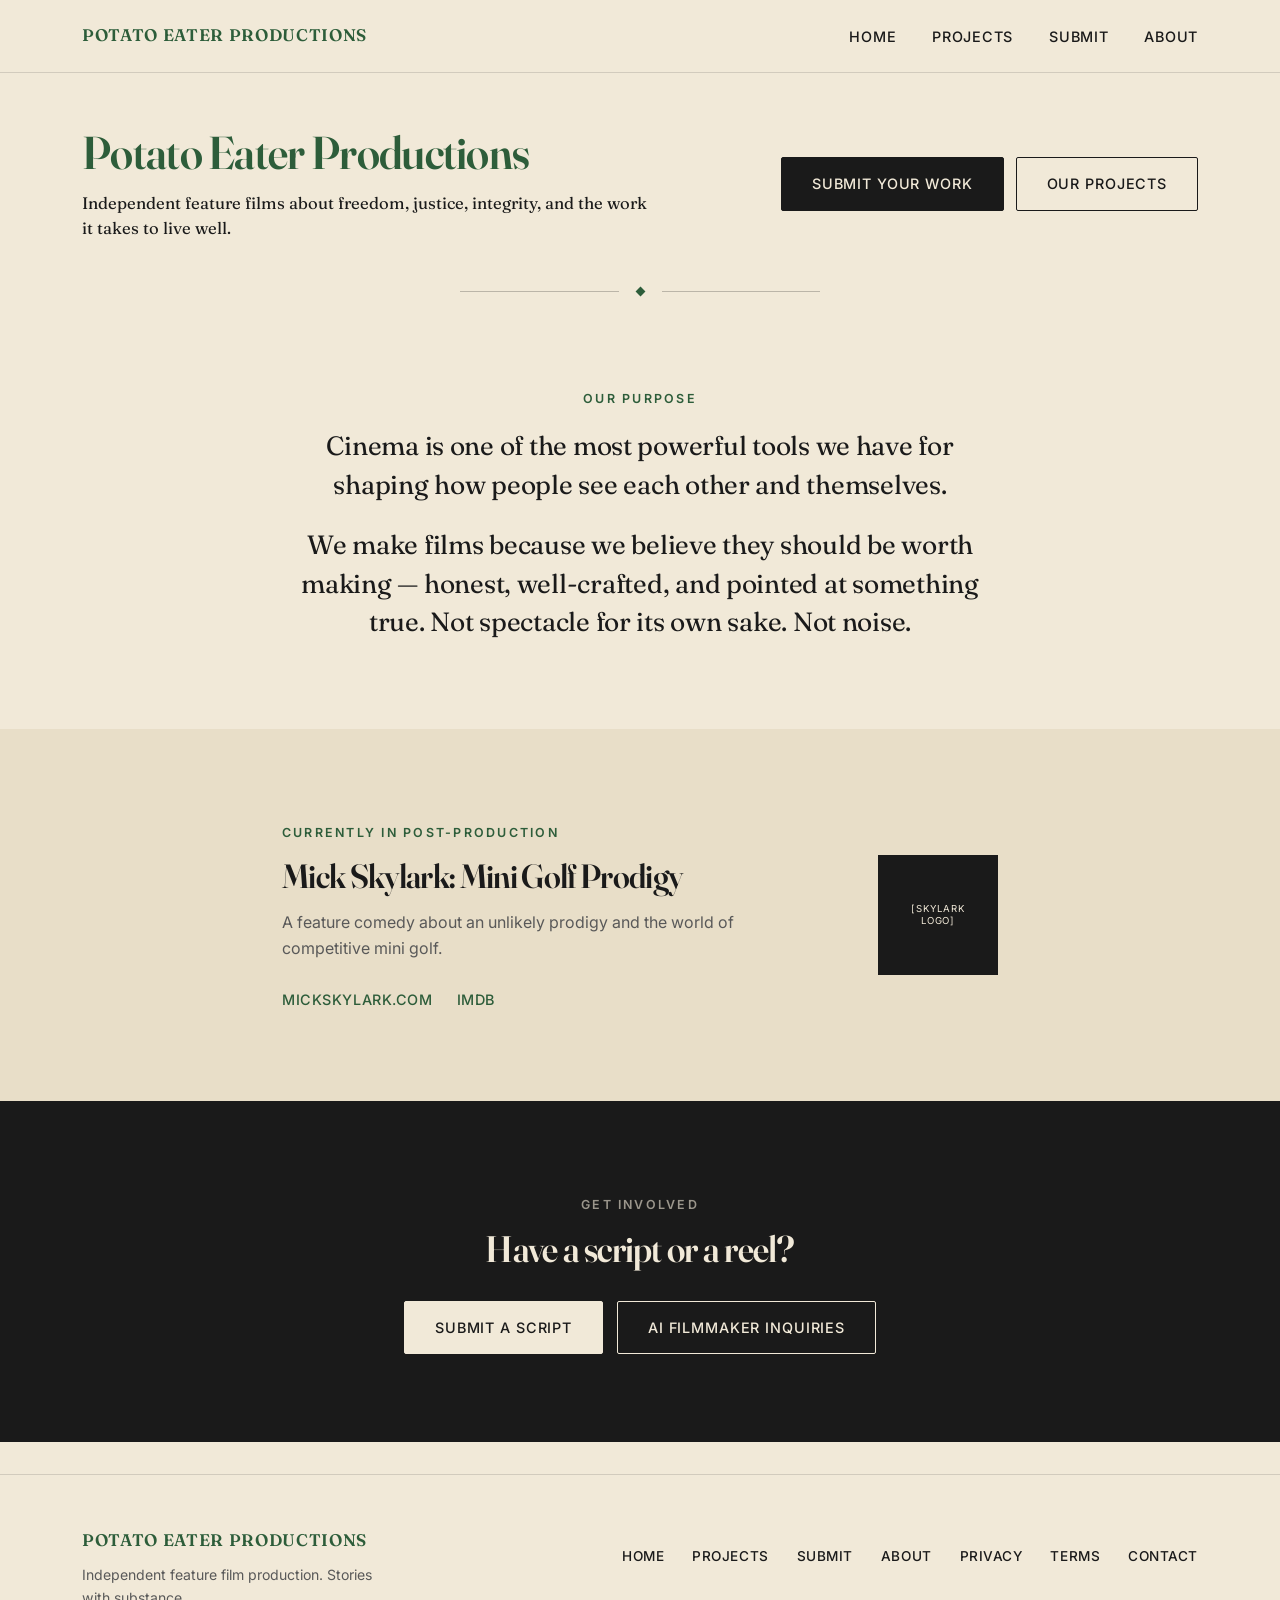
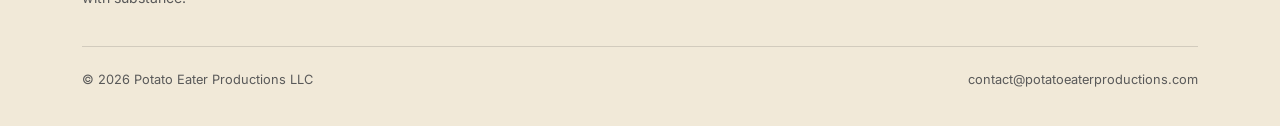
==== index.html @ d01b44b3 "Update index.html" ====
<!DOCTYPE html>
<html lang="en">
<head>
  <meta charset="UTF-8">
  <meta name="viewport" content="width=device-width, initial-scale=1.0">
  <title>Preview &mdash; Potato Eater Productions</title>
  <link rel="preconnect" href="https://fonts.googleapis.com">
  <link rel="preconnect" href="https://fonts.gstatic.com" crossorigin>
  <link href="https://fonts.googleapis.com/css2?family=Fraunces:opsz,wght@9..144,400;9..144,500;9..144,600;9..144,700&family=Inter:wght@400;500;600;700&display=swap" rel="stylesheet">
  <style>
/* ==========================================================================
   Potato Eater Productions — styles.css
   Fraunces (serif headings) + Inter (sans body) | Cream + Forest Green
   ========================================================================== */

:root {
  --bg: #f1e9d8;
  --bg-alt: #e8dec8;
  --bg-card: #fbf6e9;
  --bg-dark: #1a1a1a;
  --text: #1a1a1a;
  --text-muted: #595959;
  --text-light: #8a8a8a;
  --text-invert: #f1e9d8;
  --accent: #2d5d3a;
  --accent-hover: #1f4429;
  --accent-soft: rgba(45, 93, 58, 0.08);
  --border: rgba(26, 26, 26, 0.14);
  --border-strong: rgba(26, 26, 26, 0.25);
  --max-width: 1180px;
  --max-content: 780px;
  --header-height: 76px;
}

* { box-sizing: border-box; margin: 0; padding: 0; }
html { scroll-behavior: smooth; }

body {
  font-family: 'Inter', -apple-system, BlinkMacSystemFont, sans-serif;
  background-color: var(--bg);
  color: var(--text);
  line-height: 1.65;
  font-size: 17px;
  -webkit-font-smoothing: antialiased;
  -moz-osx-font-smoothing: grayscale;
  min-height: 100vh;
}

/* ==== TYPOGRAPHY ==== */
h1, h2, h3, h4 {
  font-family: 'Fraunces', Georgia, serif;
  font-weight: 600;
  line-height: 1.05;
  letter-spacing: -0.025em;
  color: var(--text);
  font-variation-settings: "opsz" 144;
}

h1 { font-size: clamp(2.5rem, 5vw, 4rem); }
h2 { font-size: clamp(1.7rem, 3vw, 2.3rem); letter-spacing: -0.02em; margin-bottom: 1.25rem; }
h3 { font-size: 1.3rem; margin-bottom: 0.5rem; letter-spacing: -0.015em; }

p { margin-bottom: 1rem; }
p:last-child { margin-bottom: 0; }

a {
  color: var(--accent);
  text-decoration: none;
  transition: color 0.15s ease;
}
a:hover { color: var(--accent-hover); text-decoration: underline; }

/* ==== LAYOUT WRAPPERS ==== */
.container {
  max-width: var(--max-width);
  margin: 0 auto;
  padding: 0 32px;
}

.content {
  max-width: var(--max-content);
  margin: 0 auto;
  padding: 0 32px;
}

/* ==== HEADER / NAV (sticky) ==== */
header {
  position: sticky;
  top: 0;
  z-index: 100;
  padding: 22px 0;
  border-bottom: 1px solid var(--border);
  background: var(--bg);
}

.nav {
  display: flex;
  justify-content: space-between;
  align-items: center;
  gap: 24px;
  flex-wrap: wrap;
}

.logo {
  font-family: 'Fraunces', Georgia, serif;
  font-size: 1.05rem;
  font-weight: 600;
  color: var(--accent);
  letter-spacing: 0.04em;
  text-transform: uppercase;
}
.logo:hover { color: var(--accent-hover); text-decoration: none; }

.nav-links {
  display: flex;
  gap: 36px;
  list-style: none;
}

.nav-links a {
  color: var(--text);
  font-size: 0.9rem;
  font-weight: 500;
  letter-spacing: 0.05em;
  text-transform: uppercase;
  position: relative;
  padding-bottom: 2px;
}
.nav-links a:hover { color: var(--accent); text-decoration: none; }
.nav-links a::after {
  content: '';
  position: absolute;
  left: 0;
  bottom: -2px;
  width: 0;
  height: 1px;
  background: var(--accent);
  transition: width 0.2s ease;
}
.nav-links a:hover::after { width: 100%; }

/* ==== MAIN / SECTIONS ==== */
main { padding: 0; }

.section { padding: 88px 0; }
.section-tight { padding: 56px 0; }
.section-alt { background: var(--bg-alt); }
.section-dark {
  background: var(--bg-dark);
  color: var(--text-invert);
}
.section-dark h1,
.section-dark h2,
.section-dark h3 { color: var(--text-invert); }
.section-dark a { color: var(--text-invert); }
.section-dark a:hover { color: var(--text-invert); opacity: 0.8; }

/* ==== EYEBROW ==== */
.eyebrow {
  font-family: 'Inter', sans-serif;
  font-size: 0.78rem;
  font-weight: 600;
  letter-spacing: 0.18em;
  text-transform: uppercase;
  color: var(--accent);
  margin-bottom: 18px;
  display: inline-block;
}
.section-dark .eyebrow { color: var(--bg); opacity: 0.6; }

/* ==== HERO (HOMEPAGE) — horizontal masthead ==== */
.hero-home {
  padding: 56px 0 48px;
}

.hero-masthead {
  display: flex;
  align-items: center;
  justify-content: space-between;
  gap: 48px;
  flex-wrap: wrap;
}

.hero-brand {
  flex: 1;
  min-width: 300px;
}

.hero-wordmark {
  display: block;
  font-family: 'Fraunces', Georgia, serif;
  font-size: clamp(2rem, 3.6vw, 2.9rem);
  font-weight: 600;
  color: var(--accent);
  letter-spacing: -0.015em;
  line-height: 1.05;
  margin: 0 0 14px;
}

.hero-statement {
  font-family: 'Fraunces', Georgia, serif;
  font-size: clamp(1rem, 1.3vw, 1.18rem);
  line-height: 1.45;
  color: var(--text);
  margin: 0;
  max-width: 52ch;
  font-weight: 400;
}

.hero-masthead .btn-group {
  flex-shrink: 0;
  justify-content: flex-end;
  gap: 12px;
}

/* ==== PAGE HEADER (non-home pages) ==== */
.page-header {
  padding: 80px 0 48px;
  text-align: center;
}
.page-header h1 {
  margin-bottom: 22px;
}
.page-header .tagline {
  color: var(--text-muted);
  font-size: 1.12rem;
  max-width: 580px;
  margin: 0 auto;
  line-height: 1.6;
}

/* ==== DIVIDER ==== */
.divider {
  display: flex;
  align-items: center;
  justify-content: center;
  gap: 18px;
  padding: 0;
  margin: 0 auto;
  max-width: 360px;
}
.divider::before,
.divider::after {
  content: '';
  flex: 1;
  height: 1px;
  background: var(--border-strong);
}
.divider-mark {
  width: 7px;
  height: 7px;
  background: var(--accent);
  transform: rotate(45deg);
  flex-shrink: 0;
}

/* ==== BUTTONS ==== */
.btn {
  display: inline-block;
  padding: 14px 30px;
  background: var(--text);
  color: var(--bg);
  border-radius: 2px;
  font-weight: 500;
  font-size: 0.9rem;
  letter-spacing: 0.06em;
  text-transform: uppercase;
  border: 1px solid var(--text);
  cursor: pointer;
  transition: all 0.2s ease;
  text-align: center;
}
.btn:hover {
  background: var(--accent);
  border-color: var(--accent);
  color: var(--bg);
  text-decoration: none;
}

.btn-secondary {
  background: transparent;
  color: var(--text);
}
.btn-secondary:hover {
  background: var(--text);
  color: var(--bg);
  border-color: var(--text);
}

.btn-group {
  display: flex;
  gap: 14px;
  justify-content: center;
  flex-wrap: wrap;
}

/* ==== MANIFESTO ==== */
.manifesto {
  max-width: 720px;
  margin: 0 auto;
  text-align: center;
}
.manifesto p {
  font-family: 'Fraunces', Georgia, serif;
  font-size: clamp(1.35rem, 2.2vw, 1.65rem);
  line-height: 1.45;
  color: var(--text);
  letter-spacing: -0.01em;
  font-weight: 400;
}
.manifesto p + p { margin-top: 1.4rem; }

/* ==== PATH GRID (Submit landing) ==== */
.path-grid {
  display: grid;
  grid-template-columns: 1fr 1fr;
  gap: 26px;
  margin: 16px 0 0;
}

.path-card {
  background: var(--bg-card);
  border: 1px solid var(--border);
  border-radius: 4px;
  padding: 40px 36px;
  display: flex;
  flex-direction: column;
  transition: transform 0.2s ease, box-shadow 0.2s ease, border-color 0.2s ease;
}
.path-card:hover {
  transform: translateY(-3px);
  box-shadow: 0 14px 36px rgba(0,0,0,0.08);
  border-color: var(--accent);
}
.path-card h2 { margin-bottom: 12px; font-size: 1.55rem; }
.path-card p {
  color: var(--text-muted);
  flex-grow: 1;
  margin-bottom: 26px;
  font-size: 0.98rem;
}

/* ==== PROJECTS — text left, small badge right (at every width) ==== */
.project-card {
  display: grid;
  grid-template-columns: 1fr 120px;
  gap: 40px;
  align-items: center;
  text-align: left;
  max-width: 760px;
  margin: 0 auto;
}

.project-info .eyebrow { margin-bottom: 14px; }

.project-meta {
  font-family: 'Inter', sans-serif;
  color: var(--text-muted);
  font-size: 0.78rem;
  text-transform: uppercase;
  letter-spacing: 0.16em;
  margin-bottom: 12px;
  font-weight: 600;
}

.project-title {
  font-family: 'Fraunces', Georgia, serif;
  font-size: clamp(1.7rem, 2.8vw, 2.1rem);
  margin-bottom: 14px;
  letter-spacing: -0.02em;
  line-height: 1.1;
}

.project-description {
  color: var(--text-muted);
  font-size: 1rem;
  margin-bottom: 24px;
  max-width: 48ch;
}

.project-badge {
  width: 120px;
}
.project-badge img {
  width: 100%;
  height: auto;
  display: block;
}

.project-links {
  list-style: none;
  padding: 0;
  margin: 0;
  display: flex;
  flex-wrap: wrap;
  gap: 24px;
  justify-content: flex-start;
}

.project-links a {
  font-weight: 500;
  font-size: 0.9rem;
  letter-spacing: 0.04em;
  text-transform: uppercase;
  color: var(--accent);
  border-bottom: 1px solid transparent;
  padding-bottom: 2px;
  transition: border-color 0.2s ease;
}
.project-links a:hover {
  border-bottom-color: var(--accent);
  text-decoration: none;
}

/* ==== GUIDELINES LIST ==== */
.guidelines {
  list-style: none;
  margin: 22px 0 30px;
}
.guidelines li {
  padding: 16px 0 16px 32px;
  position: relative;
  border-bottom: 1px solid var(--border);
  font-size: 1rem;
}
.guidelines li:before {
  content: "→";
  position: absolute;
  left: 0;
  top: 16px;
  color: var(--accent);
  font-weight: 600;
}
.guidelines li:last-child { border-bottom: none; }
.guidelines.exclusions li:before { content: "×"; color: #b04040; }

/* ==== NOTICE BLOCK ==== */
.notice {
  background: var(--accent-soft);
  border-left: 3px solid var(--accent);
  padding: 22px 26px;
  margin: 28px 0;
  border-radius: 0 2px 2px 0;
  font-size: 0.97rem;
}
.notice p { margin-bottom: 8px; }
.notice p:last-child { margin-bottom: 0; }
.notice strong { color: var(--text); }

/* ==== EMAIL BOX ==== */
.email-box {
  background: var(--bg-dark);
  color: var(--text-invert);
  padding: 38px 36px;
  border-radius: 4px;
  text-align: center;
  margin: 34px 0;
}
.email-box-label {
  color: var(--text-invert);
  opacity: 0.55;
  font-size: 0.78rem;
  text-transform: uppercase;
  letter-spacing: 0.18em;
  margin-bottom: 14px;
  font-weight: 600;
}
.email-box .email {
  font-family: 'Fraunces', Georgia, serif;
  font-size: clamp(1.2rem, 2.3vw, 1.55rem);
  display: block;
  word-break: break-all;
  color: var(--text-invert);
  letter-spacing: -0.01em;
}
.email-box a { color: var(--text-invert); }
.email-box a:hover { color: var(--text-invert); text-decoration: underline; }

/* ==== FORMAT BLOCK ==== */
.format-block {
  background: var(--bg-card);
  border: 1px solid var(--border);
  border-radius: 4px;
  padding: 26px 30px;
  margin: 22px 0;
  font-family: 'Inter', sans-serif;
  font-size: 0.95rem;
}
.format-block h4 {
  font-family: 'Inter', sans-serif;
  font-size: 0.78rem;
  text-transform: uppercase;
  letter-spacing: 0.18em;
  color: var(--accent);
  margin-bottom: 14px;
  font-weight: 700;
}
.format-block ul { list-style: none; margin: 0; }
.format-block li { padding: 7px 0; color: var(--text); }
.format-block li strong {
  display: inline-block;
  min-width: 120px;
  color: var(--text-muted);
  font-weight: 500;
}

/* ==== RELEASE / LEGAL BLOCK (used on submission-release.html, privacy.html, terms.html) ==== */
.release {
  background: var(--bg-card);
  border: 1px solid var(--border);
  border-radius: 4px;
  padding: 44px 48px;
  margin: 32px 0;
  font-size: 0.95rem;
  line-height: 1.75;
}
.release h2 {
  font-family: 'Fraunces', Georgia, serif;
  font-size: 1.6rem;
  margin: 32px 0 12px;
}
.release h2:first-child { margin-top: 0; }
.release h3 {
  font-family: 'Inter', sans-serif;
  font-size: 0.88rem;
  text-transform: uppercase;
  letter-spacing: 0.14em;
  color: var(--accent);
  font-weight: 700;
  margin: 24px 0 10px;
}
.release-subtitle {
  color: var(--accent);
  font-size: 0.78rem;
  text-transform: uppercase;
  letter-spacing: 0.18em;
  margin-bottom: 24px;
  font-weight: 600;
}
.release ol,
.release ul {
  margin: 14px 0 14px 24px;
  padding: 0;
}
.release ol li,
.release ul li {
  margin-bottom: 12px;
  padding-left: 6px;
}
.release strong { color: var(--text); }
.release p + p { margin-top: 12px; }

/* ==== CTA BLOCK ==== */
.cta-block { text-align: center; }
.cta-block .eyebrow { margin-bottom: 14px; }
.cta-block h2 {
  margin-bottom: 32px;
  max-width: 16ch;
  margin-left: auto;
  margin-right: auto;
}

/* ==== FOOTER ==== */
footer {
  border-top: 1px solid var(--border);
  padding: 52px 0 36px;
  background: var(--bg);
  margin-top: 32px;
}

.footer-inner {
  display: flex;
  justify-content: space-between;
  align-items: flex-start;
  gap: 40px;
  flex-wrap: wrap;
}

.footer-brand {
  font-family: 'Fraunces', Georgia, serif;
  font-size: 1.05rem;
  font-weight: 600;
  letter-spacing: 0.04em;
  text-transform: uppercase;
  color: var(--accent);
  margin-bottom: 8px;
  display: block;
}
.footer-brand:hover { color: var(--accent-hover); text-decoration: none; }

.footer-tagline {
  font-size: 0.88rem;
  color: var(--text-muted);
  max-width: 320px;
}

.footer-links {
  display: flex;
  flex-direction: row;
  flex-wrap: wrap;
  gap: 28px;
  align-items: center;
  margin-top: 18px;
}
.footer-links a {
  color: var(--text);
  font-size: 0.85rem;
  letter-spacing: 0.04em;
  text-transform: uppercase;
  font-weight: 500;
}
.footer-links a:hover { color: var(--accent); }

.footer-bottom {
  margin-top: 36px;
  padding-top: 22px;
  border-top: 1px solid var(--border);
  display: flex;
  justify-content: space-between;
  font-size: 0.8rem;
  color: var(--text-muted);
  flex-wrap: wrap;
  gap: 8px;
}

/* ==== UTILITIES ==== */
.text-center { text-align: center; }
.spacer-sm { height: 18px; }
.spacer-md { height: 36px; }

/* ==== MOBILE ==== */
@media (max-width: 780px) {
  body { font-size: 16px; }
  .container, .content { padding: 0 22px; }
  header { padding: 16px 0; }
  .nav-links { gap: 18px; }
  .nav-links a { font-size: 0.78rem; letter-spacing: 0.04em; }
  .logo { font-size: 0.95rem; }
  .section { padding: 56px 0; }
  .section-tight { padding: 40px 0; }
  .hero-home { padding: 40px 0 32px; }
  .hero-masthead {
    flex-direction: column;
    align-items: flex-start;
    gap: 24px;
  }
  .hero-masthead .btn-group {
    justify-content: flex-start;
    width: 100%;
  }
  .page-header { padding: 48px 0 32px; }
  .path-grid { grid-template-columns: 1fr; gap: 18px; }
  .path-card { padding: 30px 26px; }
  .project-card {
    grid-template-columns: 1fr 80px;
    gap: 20px;
    text-align: left;
  }
  .project-badge {
    width: 80px;
  }
  .project-description { max-width: 100%; }
  .release { padding: 28px 24px; }
  .email-box { padding: 26px 20px; }
  .footer-inner { flex-direction: column; gap: 24px; align-items: flex-start; }
  .footer-links { gap: 18px; }
  .footer-bottom { flex-direction: column; }
}
  </style>
</head>
<body>
  <header>
    <div class="container">
      <nav class="nav">
        <a href="#" class="logo">Potato Eater Productions</a>
        <ul class="nav-links">
          <li><a href="#">Home</a></li>
          <li><a href="#">Projects</a></li>
          <li><a href="#">Submit</a></li>
          <li><a href="#">About</a></li>
        </ul>
      </nav>
    </div>
  </header>

  <main>

    <section class="hero-home">
      <div class="container">
        <div class="hero-masthead">
          <div class="hero-brand">
            <h1 class="hero-wordmark">Potato Eater Productions</h1>
            <p class="hero-statement">Independent feature films about freedom, justice, integrity, and the work it takes to live well.</p>
          </div>
          <div class="btn-group">
            <a href="#" class="btn">Submit Your Work</a>
            <a href="#" class="btn btn-secondary">Our Projects</a>
          </div>
        </div>
      </div>
    </section>

    <div class="container"><div class="divider"><span class="divider-mark"></span></div></div>

    <section class="section">
      <div class="content">
        <div class="manifesto">
          <span class="eyebrow">Our Purpose</span>
          <p>Cinema is one of the most powerful tools we have for shaping how people see each other and themselves.</p>
          <p>We make films because we believe they should be worth making &mdash; honest, well-crafted, and pointed at something true. Not spectacle for its own sake. Not noise.</p>
        </div>
      </div>
    </section>

    <section class="section section-alt">
      <div class="content">
        <div class="project-card">
          <div class="project-info">
            <span class="eyebrow">Currently in Post-Production</span>
            <h2 class="project-title">Mick Skylark: Mini Golf Prodigy</h2>
            <p class="project-description">A feature comedy about an unlikely prodigy and the world of competitive mini golf.</p>
            <ul class="project-links">
              <li><a href="#">mickskylark.com</a></li>
              <li><a href="#">IMDb</a></li>
            </ul>
          </div>
          <div class="project-badge" style="background: #1a1a1a; aspect-ratio: 1 / 1; display: flex; align-items: center; justify-content: center; color: #f1e9d8; font-size: 0.6rem; letter-spacing: 0.08em; text-transform: uppercase; text-align: center; padding: 6px; line-height: 1.3;">
            [Skylark<br>Logo]
          </div>
        </div>
      </div>
    </section>

    <section class="section section-dark">
      <div class="content">
        <div class="cta-block">
          <span class="eyebrow">Get Involved</span>
          <h2>Have a script or a reel?</h2>
          <div class="btn-group">
            <a href="#" class="btn" style="background: var(--bg); color: var(--text); border-color: var(--bg);">Submit a Script</a>
            <a href="#" class="btn btn-secondary" style="color: var(--bg); border-color: var(--bg);">AI Filmmaker Inquiries</a>
          </div>
        </div>
      </div>
    </section>

  </main>

  <footer>
    <div class="container">
      <div class="footer-inner">
        <div>
          <a href="#" class="footer-brand">Potato Eater Productions</a>
          <p class="footer-tagline">Independent feature film production. Stories with substance.</p>
        </div>
        <div class="footer-links">
          <a href="#">Home</a>
          <a href="#">Projects</a>
          <a href="#">Submit</a>
          <a href="#">About</a>
          <a href="#">Privacy</a>
          <a href="#">Terms</a>
          <a href="#">Contact</a>
        </div>
      </div>
      <div class="footer-bottom">
        <span>&copy; 2026 Potato Eater Productions LLC</span>
        <span>contact@potatoeaterproductions.com</span>
      </div>
    </div>
  </footer>
</body>
</html>
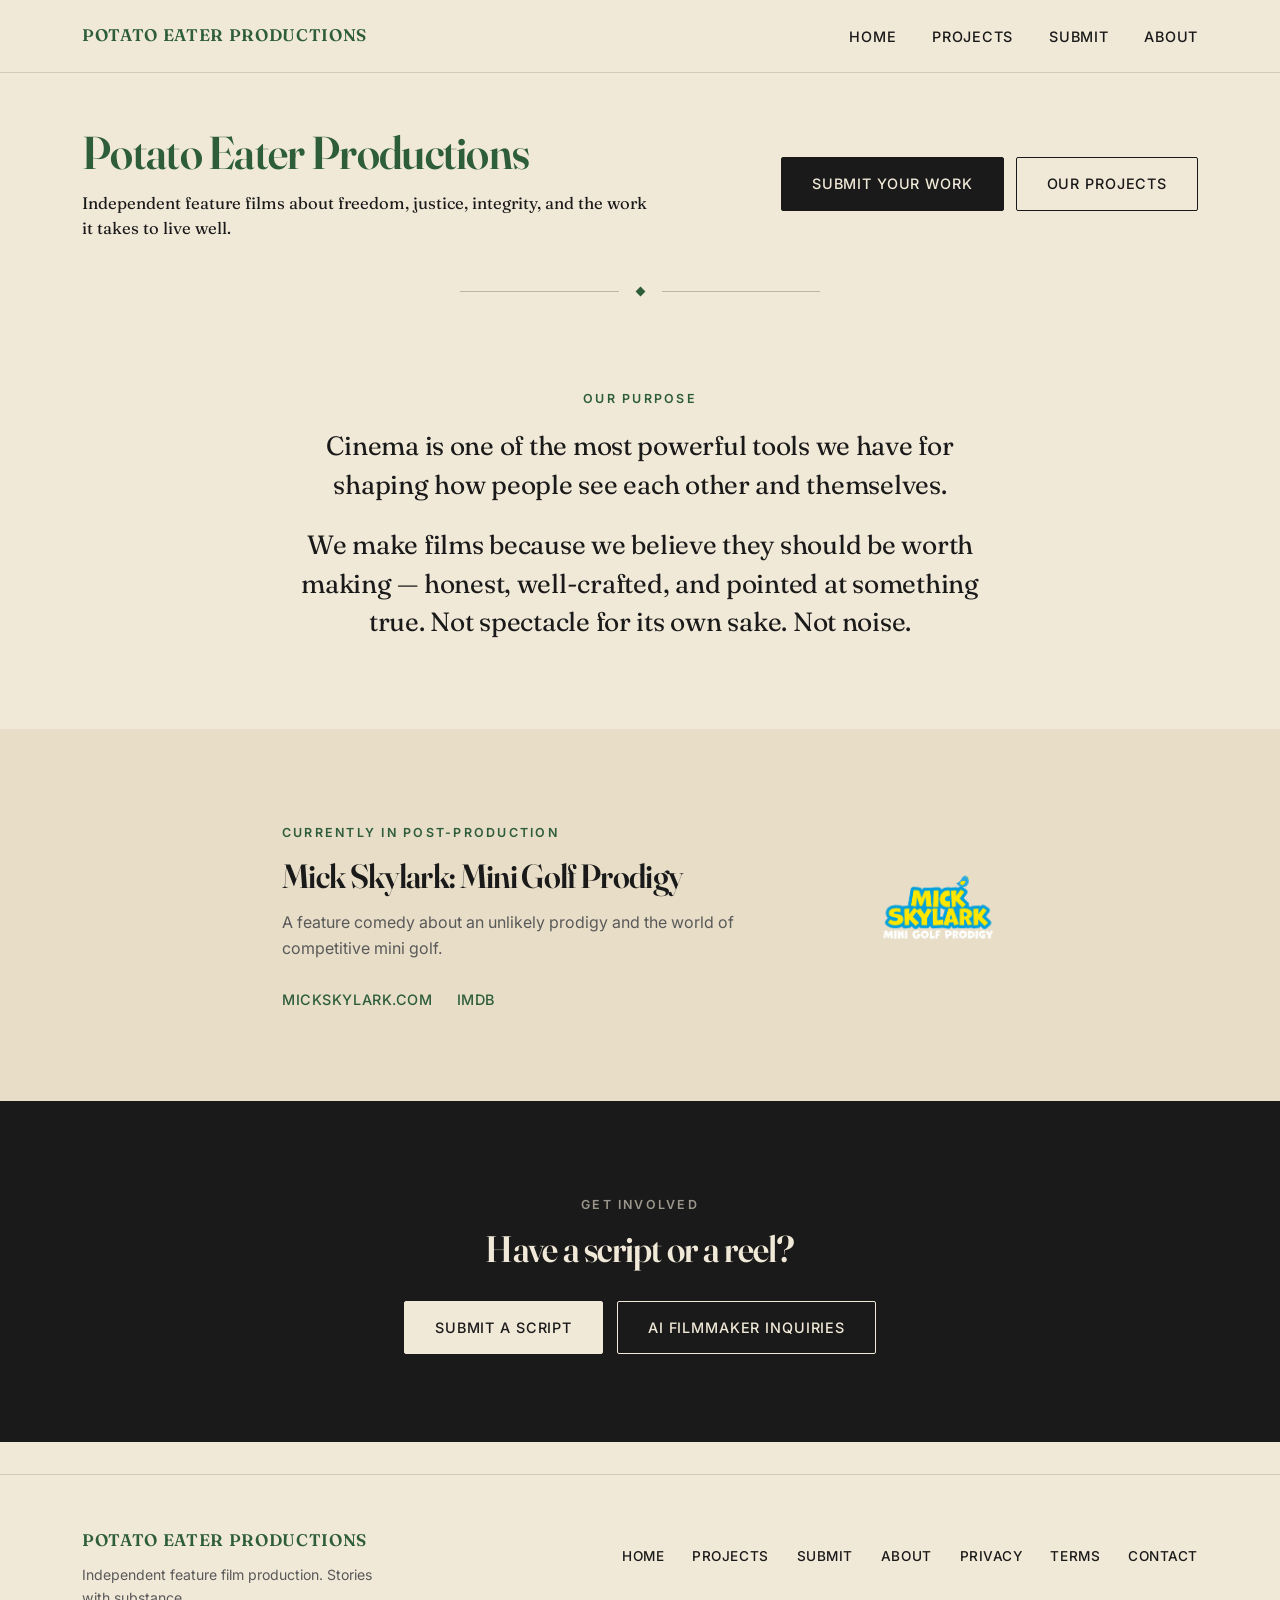
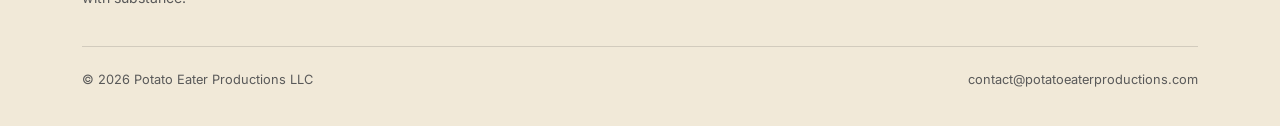
==== commit 21013de6: "Update index.html" ====
--- a/index.html
+++ b/index.html
@@ -3,681 +3,23 @@
 <head>
   <meta charset="UTF-8">
   <meta name="viewport" content="width=device-width, initial-scale=1.0">
-  <title>Preview &mdash; Potato Eater Productions</title>
+  <title>Potato Eater Productions</title>
+  <meta name="description" content="Independent feature film production. Stories with substance.">
   <link rel="preconnect" href="https://fonts.googleapis.com">
   <link rel="preconnect" href="https://fonts.gstatic.com" crossorigin>
   <link href="https://fonts.googleapis.com/css2?family=Fraunces:opsz,wght@9..144,400;9..144,500;9..144,600;9..144,700&family=Inter:wght@400;500;600;700&display=swap" rel="stylesheet">
-  <style>
-/* ==========================================================================
-   Potato Eater Productions — styles.css
-   Fraunces (serif headings) + Inter (sans body) | Cream + Forest Green
-   ========================================================================== */
-
-:root {
-  --bg: #f1e9d8;
-  --bg-alt: #e8dec8;
-  --bg-card: #fbf6e9;
-  --bg-dark: #1a1a1a;
-  --text: #1a1a1a;
-  --text-muted: #595959;
-  --text-light: #8a8a8a;
-  --text-invert: #f1e9d8;
-  --accent: #2d5d3a;
-  --accent-hover: #1f4429;
-  --accent-soft: rgba(45, 93, 58, 0.08);
-  --border: rgba(26, 26, 26, 0.14);
-  --border-strong: rgba(26, 26, 26, 0.25);
-  --max-width: 1180px;
-  --max-content: 780px;
-  --header-height: 76px;
-}
-
-* { box-sizing: border-box; margin: 0; padding: 0; }
-html { scroll-behavior: smooth; }
-
-body {
-  font-family: 'Inter', -apple-system, BlinkMacSystemFont, sans-serif;
-  background-color: var(--bg);
-  color: var(--text);
-  line-height: 1.65;
-  font-size: 17px;
-  -webkit-font-smoothing: antialiased;
-  -moz-osx-font-smoothing: grayscale;
-  min-height: 100vh;
-}
-
-/* ==== TYPOGRAPHY ==== */
-h1, h2, h3, h4 {
-  font-family: 'Fraunces', Georgia, serif;
-  font-weight: 600;
-  line-height: 1.05;
-  letter-spacing: -0.025em;
-  color: var(--text);
-  font-variation-settings: "opsz" 144;
-}
-
-h1 { font-size: clamp(2.5rem, 5vw, 4rem); }
-h2 { font-size: clamp(1.7rem, 3vw, 2.3rem); letter-spacing: -0.02em; margin-bottom: 1.25rem; }
-h3 { font-size: 1.3rem; margin-bottom: 0.5rem; letter-spacing: -0.015em; }
-
-p { margin-bottom: 1rem; }
-p:last-child { margin-bottom: 0; }
-
-a {
-  color: var(--accent);
-  text-decoration: none;
-  transition: color 0.15s ease;
-}
-a:hover { color: var(--accent-hover); text-decoration: underline; }
-
-/* ==== LAYOUT WRAPPERS ==== */
-.container {
-  max-width: var(--max-width);
-  margin: 0 auto;
-  padding: 0 32px;
-}
-
-.content {
-  max-width: var(--max-content);
-  margin: 0 auto;
-  padding: 0 32px;
-}
-
-/* ==== HEADER / NAV (sticky) ==== */
-header {
-  position: sticky;
-  top: 0;
-  z-index: 100;
-  padding: 22px 0;
-  border-bottom: 1px solid var(--border);
-  background: var(--bg);
-}
-
-.nav {
-  display: flex;
-  justify-content: space-between;
-  align-items: center;
-  gap: 24px;
-  flex-wrap: wrap;
-}
-
-.logo {
-  font-family: 'Fraunces', Georgia, serif;
-  font-size: 1.05rem;
-  font-weight: 600;
-  color: var(--accent);
-  letter-spacing: 0.04em;
-  text-transform: uppercase;
-}
-.logo:hover { color: var(--accent-hover); text-decoration: none; }
-
-.nav-links {
-  display: flex;
-  gap: 36px;
-  list-style: none;
-}
-
-.nav-links a {
-  color: var(--text);
-  font-size: 0.9rem;
-  font-weight: 500;
-  letter-spacing: 0.05em;
-  text-transform: uppercase;
-  position: relative;
-  padding-bottom: 2px;
-}
-.nav-links a:hover { color: var(--accent); text-decoration: none; }
-.nav-links a::after {
-  content: '';
-  position: absolute;
-  left: 0;
-  bottom: -2px;
-  width: 0;
-  height: 1px;
-  background: var(--accent);
-  transition: width 0.2s ease;
-}
-.nav-links a:hover::after { width: 100%; }
-
-/* ==== MAIN / SECTIONS ==== */
-main { padding: 0; }
-
-.section { padding: 88px 0; }
-.section-tight { padding: 56px 0; }
-.section-alt { background: var(--bg-alt); }
-.section-dark {
-  background: var(--bg-dark);
-  color: var(--text-invert);
-}
-.section-dark h1,
-.section-dark h2,
-.section-dark h3 { color: var(--text-invert); }
-.section-dark a { color: var(--text-invert); }
-.section-dark a:hover { color: var(--text-invert); opacity: 0.8; }
-
-/* ==== EYEBROW ==== */
-.eyebrow {
-  font-family: 'Inter', sans-serif;
-  font-size: 0.78rem;
-  font-weight: 600;
-  letter-spacing: 0.18em;
-  text-transform: uppercase;
-  color: var(--accent);
-  margin-bottom: 18px;
-  display: inline-block;
-}
-.section-dark .eyebrow { color: var(--bg); opacity: 0.6; }
-
-/* ==== HERO (HOMEPAGE) — horizontal masthead ==== */
-.hero-home {
-  padding: 56px 0 48px;
-}
-
-.hero-masthead {
-  display: flex;
-  align-items: center;
-  justify-content: space-between;
-  gap: 48px;
-  flex-wrap: wrap;
-}
-
-.hero-brand {
-  flex: 1;
-  min-width: 300px;
-}
-
-.hero-wordmark {
-  display: block;
-  font-family: 'Fraunces', Georgia, serif;
-  font-size: clamp(2rem, 3.6vw, 2.9rem);
-  font-weight: 600;
-  color: var(--accent);
-  letter-spacing: -0.015em;
-  line-height: 1.05;
-  margin: 0 0 14px;
-}
-
-.hero-statement {
-  font-family: 'Fraunces', Georgia, serif;
-  font-size: clamp(1rem, 1.3vw, 1.18rem);
-  line-height: 1.45;
-  color: var(--text);
-  margin: 0;
-  max-width: 52ch;
-  font-weight: 400;
-}
-
-.hero-masthead .btn-group {
-  flex-shrink: 0;
-  justify-content: flex-end;
-  gap: 12px;
-}
-
-/* ==== PAGE HEADER (non-home pages) ==== */
-.page-header {
-  padding: 80px 0 48px;
-  text-align: center;
-}
-.page-header h1 {
-  margin-bottom: 22px;
-}
-.page-header .tagline {
-  color: var(--text-muted);
-  font-size: 1.12rem;
-  max-width: 580px;
-  margin: 0 auto;
-  line-height: 1.6;
-}
-
-/* ==== DIVIDER ==== */
-.divider {
-  display: flex;
-  align-items: center;
-  justify-content: center;
-  gap: 18px;
-  padding: 0;
-  margin: 0 auto;
-  max-width: 360px;
-}
-.divider::before,
-.divider::after {
-  content: '';
-  flex: 1;
-  height: 1px;
-  background: var(--border-strong);
-}
-.divider-mark {
-  width: 7px;
-  height: 7px;
-  background: var(--accent);
-  transform: rotate(45deg);
-  flex-shrink: 0;
-}
-
-/* ==== BUTTONS ==== */
-.btn {
-  display: inline-block;
-  padding: 14px 30px;
-  background: var(--text);
-  color: var(--bg);
-  border-radius: 2px;
-  font-weight: 500;
-  font-size: 0.9rem;
-  letter-spacing: 0.06em;
-  text-transform: uppercase;
-  border: 1px solid var(--text);
-  cursor: pointer;
-  transition: all 0.2s ease;
-  text-align: center;
-}
-.btn:hover {
-  background: var(--accent);
-  border-color: var(--accent);
-  color: var(--bg);
-  text-decoration: none;
-}
-
-.btn-secondary {
-  background: transparent;
-  color: var(--text);
-}
-.btn-secondary:hover {
-  background: var(--text);
-  color: var(--bg);
-  border-color: var(--text);
-}
-
-.btn-group {
-  display: flex;
-  gap: 14px;
-  justify-content: center;
-  flex-wrap: wrap;
-}
-
-/* ==== MANIFESTO ==== */
-.manifesto {
-  max-width: 720px;
-  margin: 0 auto;
-  text-align: center;
-}
-.manifesto p {
-  font-family: 'Fraunces', Georgia, serif;
-  font-size: clamp(1.35rem, 2.2vw, 1.65rem);
-  line-height: 1.45;
-  color: var(--text);
-  letter-spacing: -0.01em;
-  font-weight: 400;
-}
-.manifesto p + p { margin-top: 1.4rem; }
-
-/* ==== PATH GRID (Submit landing) ==== */
-.path-grid {
-  display: grid;
-  grid-template-columns: 1fr 1fr;
-  gap: 26px;
-  margin: 16px 0 0;
-}
-
-.path-card {
-  background: var(--bg-card);
-  border: 1px solid var(--border);
-  border-radius: 4px;
-  padding: 40px 36px;
-  display: flex;
-  flex-direction: column;
-  transition: transform 0.2s ease, box-shadow 0.2s ease, border-color 0.2s ease;
-}
-.path-card:hover {
-  transform: translateY(-3px);
-  box-shadow: 0 14px 36px rgba(0,0,0,0.08);
-  border-color: var(--accent);
-}
-.path-card h2 { margin-bottom: 12px; font-size: 1.55rem; }
-.path-card p {
-  color: var(--text-muted);
-  flex-grow: 1;
-  margin-bottom: 26px;
-  font-size: 0.98rem;
-}
-
-/* ==== PROJECTS — text left, small badge right (at every width) ==== */
-.project-card {
-  display: grid;
-  grid-template-columns: 1fr 120px;
-  gap: 40px;
-  align-items: center;
-  text-align: left;
-  max-width: 760px;
-  margin: 0 auto;
-}
-
-.project-info .eyebrow { margin-bottom: 14px; }
-
-.project-meta {
-  font-family: 'Inter', sans-serif;
-  color: var(--text-muted);
-  font-size: 0.78rem;
-  text-transform: uppercase;
-  letter-spacing: 0.16em;
-  margin-bottom: 12px;
-  font-weight: 600;
-}
-
-.project-title {
-  font-family: 'Fraunces', Georgia, serif;
-  font-size: clamp(1.7rem, 2.8vw, 2.1rem);
-  margin-bottom: 14px;
-  letter-spacing: -0.02em;
-  line-height: 1.1;
-}
-
-.project-description {
-  color: var(--text-muted);
-  font-size: 1rem;
-  margin-bottom: 24px;
-  max-width: 48ch;
-}
-
-.project-badge {
-  width: 120px;
-}
-.project-badge img {
-  width: 100%;
-  height: auto;
-  display: block;
-}
-
-.project-links {
-  list-style: none;
-  padding: 0;
-  margin: 0;
-  display: flex;
-  flex-wrap: wrap;
-  gap: 24px;
-  justify-content: flex-start;
-}
-
-.project-links a {
-  font-weight: 500;
-  font-size: 0.9rem;
-  letter-spacing: 0.04em;
-  text-transform: uppercase;
-  color: var(--accent);
-  border-bottom: 1px solid transparent;
-  padding-bottom: 2px;
-  transition: border-color 0.2s ease;
-}
-.project-links a:hover {
-  border-bottom-color: var(--accent);
-  text-decoration: none;
-}
-
-/* ==== GUIDELINES LIST ==== */
-.guidelines {
-  list-style: none;
-  margin: 22px 0 30px;
-}
-.guidelines li {
-  padding: 16px 0 16px 32px;
-  position: relative;
-  border-bottom: 1px solid var(--border);
-  font-size: 1rem;
-}
-.guidelines li:before {
-  content: "→";
-  position: absolute;
-  left: 0;
-  top: 16px;
-  color: var(--accent);
-  font-weight: 600;
-}
-.guidelines li:last-child { border-bottom: none; }
-.guidelines.exclusions li:before { content: "×"; color: #b04040; }
-
-/* ==== NOTICE BLOCK ==== */
-.notice {
-  background: var(--accent-soft);
-  border-left: 3px solid var(--accent);
-  padding: 22px 26px;
-  margin: 28px 0;
-  border-radius: 0 2px 2px 0;
-  font-size: 0.97rem;
-}
-.notice p { margin-bottom: 8px; }
-.notice p:last-child { margin-bottom: 0; }
-.notice strong { color: var(--text); }
-
-/* ==== EMAIL BOX ==== */
-.email-box {
-  background: var(--bg-dark);
-  color: var(--text-invert);
-  padding: 38px 36px;
-  border-radius: 4px;
-  text-align: center;
-  margin: 34px 0;
-}
-.email-box-label {
-  color: var(--text-invert);
-  opacity: 0.55;
-  font-size: 0.78rem;
-  text-transform: uppercase;
-  letter-spacing: 0.18em;
-  margin-bottom: 14px;
-  font-weight: 600;
-}
-.email-box .email {
-  font-family: 'Fraunces', Georgia, serif;
-  font-size: clamp(1.2rem, 2.3vw, 1.55rem);
-  display: block;
-  word-break: break-all;
-  color: var(--text-invert);
-  letter-spacing: -0.01em;
-}
-.email-box a { color: var(--text-invert); }
-.email-box a:hover { color: var(--text-invert); text-decoration: underline; }
-
-/* ==== FORMAT BLOCK ==== */
-.format-block {
-  background: var(--bg-card);
-  border: 1px solid var(--border);
-  border-radius: 4px;
-  padding: 26px 30px;
-  margin: 22px 0;
-  font-family: 'Inter', sans-serif;
-  font-size: 0.95rem;
-}
-.format-block h4 {
-  font-family: 'Inter', sans-serif;
-  font-size: 0.78rem;
-  text-transform: uppercase;
-  letter-spacing: 0.18em;
-  color: var(--accent);
-  margin-bottom: 14px;
-  font-weight: 700;
-}
-.format-block ul { list-style: none; margin: 0; }
-.format-block li { padding: 7px 0; color: var(--text); }
-.format-block li strong {
-  display: inline-block;
-  min-width: 120px;
-  color: var(--text-muted);
-  font-weight: 500;
-}
-
-/* ==== RELEASE / LEGAL BLOCK (used on submission-release.html, privacy.html, terms.html) ==== */
-.release {
-  background: var(--bg-card);
-  border: 1px solid var(--border);
-  border-radius: 4px;
-  padding: 44px 48px;
-  margin: 32px 0;
-  font-size: 0.95rem;
-  line-height: 1.75;
-}
-.release h2 {
-  font-family: 'Fraunces', Georgia, serif;
-  font-size: 1.6rem;
-  margin: 32px 0 12px;
-}
-.release h2:first-child { margin-top: 0; }
-.release h3 {
-  font-family: 'Inter', sans-serif;
-  font-size: 0.88rem;
-  text-transform: uppercase;
-  letter-spacing: 0.14em;
-  color: var(--accent);
-  font-weight: 700;
-  margin: 24px 0 10px;
-}
-.release-subtitle {
-  color: var(--accent);
-  font-size: 0.78rem;
-  text-transform: uppercase;
-  letter-spacing: 0.18em;
-  margin-bottom: 24px;
-  font-weight: 600;
-}
-.release ol,
-.release ul {
-  margin: 14px 0 14px 24px;
-  padding: 0;
-}
-.release ol li,
-.release ul li {
-  margin-bottom: 12px;
-  padding-left: 6px;
-}
-.release strong { color: var(--text); }
-.release p + p { margin-top: 12px; }
-
-/* ==== CTA BLOCK ==== */
-.cta-block { text-align: center; }
-.cta-block .eyebrow { margin-bottom: 14px; }
-.cta-block h2 {
-  margin-bottom: 32px;
-  max-width: 16ch;
-  margin-left: auto;
-  margin-right: auto;
-}
-
-/* ==== FOOTER ==== */
-footer {
-  border-top: 1px solid var(--border);
-  padding: 52px 0 36px;
-  background: var(--bg);
-  margin-top: 32px;
-}
-
-.footer-inner {
-  display: flex;
-  justify-content: space-between;
-  align-items: flex-start;
-  gap: 40px;
-  flex-wrap: wrap;
-}
-
-.footer-brand {
-  font-family: 'Fraunces', Georgia, serif;
-  font-size: 1.05rem;
-  font-weight: 600;
-  letter-spacing: 0.04em;
-  text-transform: uppercase;
-  color: var(--accent);
-  margin-bottom: 8px;
-  display: block;
-}
-.footer-brand:hover { color: var(--accent-hover); text-decoration: none; }
-
-.footer-tagline {
-  font-size: 0.88rem;
-  color: var(--text-muted);
-  max-width: 320px;
-}
-
-.footer-links {
-  display: flex;
-  flex-direction: row;
-  flex-wrap: wrap;
-  gap: 28px;
-  align-items: center;
-  margin-top: 18px;
-}
-.footer-links a {
-  color: var(--text);
-  font-size: 0.85rem;
-  letter-spacing: 0.04em;
-  text-transform: uppercase;
-  font-weight: 500;
-}
-.footer-links a:hover { color: var(--accent); }
-
-.footer-bottom {
-  margin-top: 36px;
-  padding-top: 22px;
-  border-top: 1px solid var(--border);
-  display: flex;
-  justify-content: space-between;
-  font-size: 0.8rem;
-  color: var(--text-muted);
-  flex-wrap: wrap;
-  gap: 8px;
-}
-
-/* ==== UTILITIES ==== */
-.text-center { text-align: center; }
-.spacer-sm { height: 18px; }
-.spacer-md { height: 36px; }
-
-/* ==== MOBILE ==== */
-@media (max-width: 780px) {
-  body { font-size: 16px; }
-  .container, .content { padding: 0 22px; }
-  header { padding: 16px 0; }
-  .nav-links { gap: 18px; }
-  .nav-links a { font-size: 0.78rem; letter-spacing: 0.04em; }
-  .logo { font-size: 0.95rem; }
-  .section { padding: 56px 0; }
-  .section-tight { padding: 40px 0; }
-  .hero-home { padding: 40px 0 32px; }
-  .hero-masthead {
-    flex-direction: column;
-    align-items: flex-start;
-    gap: 24px;
-  }
-  .hero-masthead .btn-group {
-    justify-content: flex-start;
-    width: 100%;
-  }
-  .page-header { padding: 48px 0 32px; }
-  .path-grid { grid-template-columns: 1fr; gap: 18px; }
-  .path-card { padding: 30px 26px; }
-  .project-card {
-    grid-template-columns: 1fr 80px;
-    gap: 20px;
-    text-align: left;
-  }
-  .project-badge {
-    width: 80px;
-  }
-  .project-description { max-width: 100%; }
-  .release { padding: 28px 24px; }
-  .email-box { padding: 26px 20px; }
-  .footer-inner { flex-direction: column; gap: 24px; align-items: flex-start; }
-  .footer-links { gap: 18px; }
-  .footer-bottom { flex-direction: column; }
-}
-  </style>
+  <link rel="stylesheet" href="styles.css">
 </head>
 <body>
   <header>
     <div class="container">
       <nav class="nav">
-        <a href="#" class="logo">Potato Eater Productions</a>
+        <a href="index.html" class="logo">Potato Eater Productions</a>
         <ul class="nav-links">
-          <li><a href="#">Home</a></li>
-          <li><a href="#">Projects</a></li>
-          <li><a href="#">Submit</a></li>
-          <li><a href="#">About</a></li>
+          <li><a href="index.html">Home</a></li>
+          <li><a href="projects.html">Projects</a></li>
+          <li><a href="submit.html">Submit</a></li>
+          <li><a href="about.html">About</a></li>
         </ul>
       </nav>
     </div>
@@ -693,8 +35,8 @@
             <p class="hero-statement">Independent feature films about freedom, justice, integrity, and the work it takes to live well.</p>
           </div>
           <div class="btn-group">
-            <a href="#" class="btn">Submit Your Work</a>
-            <a href="#" class="btn btn-secondary">Our Projects</a>
+            <a href="submit.html" class="btn">Submit Your Work</a>
+            <a href="projects.html" class="btn btn-secondary">Our Projects</a>
           </div>
         </div>
       </div>
@@ -720,12 +62,12 @@
             <h2 class="project-title">Mick Skylark: Mini Golf Prodigy</h2>
             <p class="project-description">A feature comedy about an unlikely prodigy and the world of competitive mini golf.</p>
             <ul class="project-links">
-              <li><a href="#">mickskylark.com</a></li>
-              <li><a href="#">IMDb</a></li>
+              <li><a href="https://www.mickskylark.com" target="_blank" rel="noopener">mickskylark.com</a></li>
+              <li><a href="https://www.imdb.com/title/tt12115818/" target="_blank" rel="noopener">IMDb</a></li>
             </ul>
           </div>
-          <div class="project-badge" style="background: #1a1a1a; aspect-ratio: 1 / 1; display: flex; align-items: center; justify-content: center; color: #f1e9d8; font-size: 0.6rem; letter-spacing: 0.08em; text-transform: uppercase; text-align: center; padding: 6px; line-height: 1.3;">
-            [Skylark<br>Logo]
+          <div class="project-badge">
+            <img src="mick-skylark-logo.png" alt="Mick Skylark: Mini Golf Prodigy">
           </div>
         </div>
       </div>
@@ -737,8 +79,8 @@
           <span class="eyebrow">Get Involved</span>
           <h2>Have a script or a reel?</h2>
           <div class="btn-group">
-            <a href="#" class="btn" style="background: var(--bg); color: var(--text); border-color: var(--bg);">Submit a Script</a>
-            <a href="#" class="btn btn-secondary" style="color: var(--bg); border-color: var(--bg);">AI Filmmaker Inquiries</a>
+            <a href="scripts.html" class="btn" style="background: var(--bg); color: var(--text); border-color: var(--bg);">Submit a Script</a>
+            <a href="ai.html" class="btn btn-secondary" style="color: var(--bg); border-color: var(--bg);">AI Filmmaker Inquiries</a>
           </div>
         </div>
       </div>
@@ -750,17 +92,17 @@
     <div class="container">
       <div class="footer-inner">
         <div>
-          <a href="#" class="footer-brand">Potato Eater Productions</a>
+          <a href="index.html" class="footer-brand">Potato Eater Productions</a>
           <p class="footer-tagline">Independent feature film production. Stories with substance.</p>
         </div>
         <div class="footer-links">
-          <a href="#">Home</a>
-          <a href="#">Projects</a>
-          <a href="#">Submit</a>
-          <a href="#">About</a>
-          <a href="#">Privacy</a>
-          <a href="#">Terms</a>
-          <a href="#">Contact</a>
+          <a href="index.html">Home</a>
+          <a href="projects.html">Projects</a>
+          <a href="submit.html">Submit</a>
+          <a href="about.html">About</a>
+          <a href="privacy.html">Privacy</a>
+          <a href="terms.html">Terms</a>
+          <a href="mailto:contact@potatoeaterproductions.com">Contact</a>
         </div>
       </div>
       <div class="footer-bottom">
--- a/styles.css
+++ b/styles.css
@@ -0,0 +1,658 @@
+/* ==========================================================================
+   Potato Eater Productions — styles.css
+   Fraunces (serif headings) + Inter (sans body) | Cream + Forest Green
+   ========================================================================== */
+
+:root {
+  --bg: #f1e9d8;
+  --bg-alt: #e8dec8;
+  --bg-card: #fbf6e9;
+  --bg-dark: #1a1a1a;
+  --text: #1a1a1a;
+  --text-muted: #595959;
+  --text-light: #8a8a8a;
+  --text-invert: #f1e9d8;
+  --accent: #2d5d3a;
+  --accent-hover: #1f4429;
+  --accent-soft: rgba(45, 93, 58, 0.08);
+  --border: rgba(26, 26, 26, 0.14);
+  --border-strong: rgba(26, 26, 26, 0.25);
+  --max-width: 1180px;
+  --max-content: 780px;
+  --header-height: 76px;
+}
+
+* { box-sizing: border-box; margin: 0; padding: 0; }
+html { scroll-behavior: smooth; }
+
+body {
+  font-family: 'Inter', -apple-system, BlinkMacSystemFont, sans-serif;
+  background-color: var(--bg);
+  color: var(--text);
+  line-height: 1.65;
+  font-size: 17px;
+  -webkit-font-smoothing: antialiased;
+  -moz-osx-font-smoothing: grayscale;
+  min-height: 100vh;
+}
+
+/* ==== TYPOGRAPHY ==== */
+h1, h2, h3, h4 {
+  font-family: 'Fraunces', Georgia, serif;
+  font-weight: 600;
+  line-height: 1.05;
+  letter-spacing: -0.025em;
+  color: var(--text);
+  font-variation-settings: "opsz" 144;
+}
+
+h1 { font-size: clamp(2.5rem, 5vw, 4rem); }
+h2 { font-size: clamp(1.7rem, 3vw, 2.3rem); letter-spacing: -0.02em; margin-bottom: 1.25rem; }
+h3 { font-size: 1.3rem; margin-bottom: 0.5rem; letter-spacing: -0.015em; }
+
+p { margin-bottom: 1rem; }
+p:last-child { margin-bottom: 0; }
+
+a {
+  color: var(--accent);
+  text-decoration: none;
+  transition: color 0.15s ease;
+}
+a:hover { color: var(--accent-hover); text-decoration: underline; }
+
+/* ==== LAYOUT WRAPPERS ==== */
+.container {
+  max-width: var(--max-width);
+  margin: 0 auto;
+  padding: 0 32px;
+}
+
+.content {
+  max-width: var(--max-content);
+  margin: 0 auto;
+  padding: 0 32px;
+}
+
+/* ==== HEADER / NAV (sticky) ==== */
+header {
+  position: sticky;
+  top: 0;
+  z-index: 100;
+  padding: 22px 0;
+  border-bottom: 1px solid var(--border);
+  background: var(--bg);
+}
+
+.nav {
+  display: flex;
+  justify-content: space-between;
+  align-items: center;
+  gap: 24px;
+  flex-wrap: wrap;
+}
+
+.logo {
+  font-family: 'Fraunces', Georgia, serif;
+  font-size: 1.05rem;
+  font-weight: 600;
+  color: var(--accent);
+  letter-spacing: 0.04em;
+  text-transform: uppercase;
+}
+.logo:hover { color: var(--accent-hover); text-decoration: none; }
+
+.nav-links {
+  display: flex;
+  gap: 36px;
+  list-style: none;
+}
+
+.nav-links a {
+  color: var(--text);
+  font-size: 0.9rem;
+  font-weight: 500;
+  letter-spacing: 0.05em;
+  text-transform: uppercase;
+  position: relative;
+  padding-bottom: 2px;
+}
+.nav-links a:hover { color: var(--accent); text-decoration: none; }
+.nav-links a::after {
+  content: '';
+  position: absolute;
+  left: 0;
+  bottom: -2px;
+  width: 0;
+  height: 1px;
+  background: var(--accent);
+  transition: width 0.2s ease;
+}
+.nav-links a:hover::after { width: 100%; }
+
+/* ==== MAIN / SECTIONS ==== */
+main { padding: 0; }
+
+.section { padding: 88px 0; }
+.section-tight { padding: 56px 0; }
+.section-alt { background: var(--bg-alt); }
+.section-dark {
+  background: var(--bg-dark);
+  color: var(--text-invert);
+}
+.section-dark h1,
+.section-dark h2,
+.section-dark h3 { color: var(--text-invert); }
+.section-dark a { color: var(--text-invert); }
+.section-dark a:hover { color: var(--text-invert); opacity: 0.8; }
+
+/* ==== EYEBROW ==== */
+.eyebrow {
+  font-family: 'Inter', sans-serif;
+  font-size: 0.78rem;
+  font-weight: 600;
+  letter-spacing: 0.18em;
+  text-transform: uppercase;
+  color: var(--accent);
+  margin-bottom: 18px;
+  display: inline-block;
+}
+.section-dark .eyebrow { color: var(--bg); opacity: 0.6; }
+
+/* ==== HERO (HOMEPAGE) — horizontal masthead ==== */
+.hero-home {
+  padding: 56px 0 48px;
+}
+
+.hero-masthead {
+  display: flex;
+  align-items: center;
+  justify-content: space-between;
+  gap: 48px;
+  flex-wrap: wrap;
+}
+
+.hero-brand {
+  flex: 1;
+  min-width: 300px;
+}
+
+.hero-wordmark {
+  display: block;
+  font-family: 'Fraunces', Georgia, serif;
+  font-size: clamp(2rem, 3.6vw, 2.9rem);
+  font-weight: 600;
+  color: var(--accent);
+  letter-spacing: -0.015em;
+  line-height: 1.05;
+  margin: 0 0 14px;
+}
+
+.hero-statement {
+  font-family: 'Fraunces', Georgia, serif;
+  font-size: clamp(1rem, 1.3vw, 1.18rem);
+  line-height: 1.45;
+  color: var(--text);
+  margin: 0;
+  max-width: 52ch;
+  font-weight: 400;
+}
+
+.hero-masthead .btn-group {
+  flex-shrink: 0;
+  justify-content: flex-end;
+  gap: 12px;
+}
+
+/* ==== PAGE HEADER (non-home pages) ==== */
+.page-header {
+  padding: 80px 0 48px;
+  text-align: center;
+}
+.page-header h1 {
+  margin-bottom: 22px;
+}
+.page-header .tagline {
+  color: var(--text-muted);
+  font-size: 1.12rem;
+  max-width: 580px;
+  margin: 0 auto;
+  line-height: 1.6;
+}
+
+/* ==== DIVIDER ==== */
+.divider {
+  display: flex;
+  align-items: center;
+  justify-content: center;
+  gap: 18px;
+  padding: 0;
+  margin: 0 auto;
+  max-width: 360px;
+}
+.divider::before,
+.divider::after {
+  content: '';
+  flex: 1;
+  height: 1px;
+  background: var(--border-strong);
+}
+.divider-mark {
+  width: 7px;
+  height: 7px;
+  background: var(--accent);
+  transform: rotate(45deg);
+  flex-shrink: 0;
+}
+
+/* ==== BUTTONS ==== */
+.btn {
+  display: inline-block;
+  padding: 14px 30px;
+  background: var(--text);
+  color: var(--bg);
+  border-radius: 2px;
+  font-weight: 500;
+  font-size: 0.9rem;
+  letter-spacing: 0.06em;
+  text-transform: uppercase;
+  border: 1px solid var(--text);
+  cursor: pointer;
+  transition: all 0.2s ease;
+  text-align: center;
+}
+.btn:hover {
+  background: var(--accent);
+  border-color: var(--accent);
+  color: var(--bg);
+  text-decoration: none;
+}
+
+.btn-secondary {
+  background: transparent;
+  color: var(--text);
+}
+.btn-secondary:hover {
+  background: var(--text);
+  color: var(--bg);
+  border-color: var(--text);
+}
+
+.btn-group {
+  display: flex;
+  gap: 14px;
+  justify-content: center;
+  flex-wrap: wrap;
+}
+
+/* ==== MANIFESTO ==== */
+.manifesto {
+  max-width: 720px;
+  margin: 0 auto;
+  text-align: center;
+}
+.manifesto p {
+  font-family: 'Fraunces', Georgia, serif;
+  font-size: clamp(1.35rem, 2.2vw, 1.65rem);
+  line-height: 1.45;
+  color: var(--text);
+  letter-spacing: -0.01em;
+  font-weight: 400;
+}
+.manifesto p + p { margin-top: 1.4rem; }
+
+/* ==== PATH GRID (Submit landing) ==== */
+.path-grid {
+  display: grid;
+  grid-template-columns: 1fr 1fr;
+  gap: 26px;
+  margin: 16px 0 0;
+}
+
+.path-card {
+  background: var(--bg-card);
+  border: 1px solid var(--border);
+  border-radius: 4px;
+  padding: 40px 36px;
+  display: flex;
+  flex-direction: column;
+  transition: transform 0.2s ease, box-shadow 0.2s ease, border-color 0.2s ease;
+}
+.path-card:hover {
+  transform: translateY(-3px);
+  box-shadow: 0 14px 36px rgba(0,0,0,0.08);
+  border-color: var(--accent);
+}
+.path-card h2 { margin-bottom: 12px; font-size: 1.55rem; }
+.path-card p {
+  color: var(--text-muted);
+  flex-grow: 1;
+  margin-bottom: 26px;
+  font-size: 0.98rem;
+}
+
+/* ==== PROJECTS — text left, small badge right (at every width) ==== */
+.project-card {
+  display: grid;
+  grid-template-columns: 1fr 120px;
+  gap: 40px;
+  align-items: center;
+  text-align: left;
+  max-width: 760px;
+  margin: 0 auto;
+}
+
+.project-info .eyebrow { margin-bottom: 14px; }
+
+.project-meta {
+  font-family: 'Inter', sans-serif;
+  color: var(--text-muted);
+  font-size: 0.78rem;
+  text-transform: uppercase;
+  letter-spacing: 0.16em;
+  margin-bottom: 12px;
+  font-weight: 600;
+}
+
+.project-title {
+  font-family: 'Fraunces', Georgia, serif;
+  font-size: clamp(1.7rem, 2.8vw, 2.1rem);
+  margin-bottom: 14px;
+  letter-spacing: -0.02em;
+  line-height: 1.1;
+}
+
+.project-description {
+  color: var(--text-muted);
+  font-size: 1rem;
+  margin-bottom: 24px;
+  max-width: 48ch;
+}
+
+.project-badge {
+  width: 120px;
+}
+.project-badge img {
+  width: 100%;
+  height: auto;
+  display: block;
+}
+
+.project-links {
+  list-style: none;
+  padding: 0;
+  margin: 0;
+  display: flex;
+  flex-wrap: wrap;
+  gap: 24px;
+  justify-content: flex-start;
+}
+
+.project-links a {
+  font-weight: 500;
+  font-size: 0.9rem;
+  letter-spacing: 0.04em;
+  text-transform: uppercase;
+  color: var(--accent);
+  border-bottom: 1px solid transparent;
+  padding-bottom: 2px;
+  transition: border-color 0.2s ease;
+}
+.project-links a:hover {
+  border-bottom-color: var(--accent);
+  text-decoration: none;
+}
+
+/* ==== GUIDELINES LIST ==== */
+.guidelines {
+  list-style: none;
+  margin: 22px 0 30px;
+}
+.guidelines li {
+  padding: 16px 0 16px 32px;
+  position: relative;
+  border-bottom: 1px solid var(--border);
+  font-size: 1rem;
+}
+.guidelines li:before {
+  content: "→";
+  position: absolute;
+  left: 0;
+  top: 16px;
+  color: var(--accent);
+  font-weight: 600;
+}
+.guidelines li:last-child { border-bottom: none; }
+.guidelines.exclusions li:before { content: "×"; color: #b04040; }
+
+/* ==== NOTICE BLOCK ==== */
+.notice {
+  background: var(--accent-soft);
+  border-left: 3px solid var(--accent);
+  padding: 22px 26px;
+  margin: 28px 0;
+  border-radius: 0 2px 2px 0;
+  font-size: 0.97rem;
+}
+.notice p { margin-bottom: 8px; }
+.notice p:last-child { margin-bottom: 0; }
+.notice strong { color: var(--text); }
+
+/* ==== EMAIL BOX ==== */
+.email-box {
+  background: var(--bg-dark);
+  color: var(--text-invert);
+  padding: 38px 36px;
+  border-radius: 4px;
+  text-align: center;
+  margin: 34px 0;
+}
+.email-box-label {
+  color: var(--text-invert);
+  opacity: 0.55;
+  font-size: 0.78rem;
+  text-transform: uppercase;
+  letter-spacing: 0.18em;
+  margin-bottom: 14px;
+  font-weight: 600;
+}
+.email-box .email {
+  font-family: 'Fraunces', Georgia, serif;
+  font-size: clamp(1.2rem, 2.3vw, 1.55rem);
+  display: block;
+  word-break: break-all;
+  color: var(--text-invert);
+  letter-spacing: -0.01em;
+}
+.email-box a { color: var(--text-invert); }
+.email-box a:hover { color: var(--text-invert); text-decoration: underline; }
+
+/* ==== FORMAT BLOCK ==== */
+.format-block {
+  background: var(--bg-card);
+  border: 1px solid var(--border);
+  border-radius: 4px;
+  padding: 26px 30px;
+  margin: 22px 0;
+  font-family: 'Inter', sans-serif;
+  font-size: 0.95rem;
+}
+.format-block h4 {
+  font-family: 'Inter', sans-serif;
+  font-size: 0.78rem;
+  text-transform: uppercase;
+  letter-spacing: 0.18em;
+  color: var(--accent);
+  margin-bottom: 14px;
+  font-weight: 700;
+}
+.format-block ul { list-style: none; margin: 0; }
+.format-block li { padding: 7px 0; color: var(--text); }
+.format-block li strong {
+  display: inline-block;
+  min-width: 120px;
+  color: var(--text-muted);
+  font-weight: 500;
+}
+
+/* ==== RELEASE / LEGAL BLOCK (used on submission-release.html, privacy.html, terms.html) ==== */
+.release {
+  background: var(--bg-card);
+  border: 1px solid var(--border);
+  border-radius: 4px;
+  padding: 44px 48px;
+  margin: 32px 0;
+  font-size: 0.95rem;
+  line-height: 1.75;
+}
+.release h2 {
+  font-family: 'Fraunces', Georgia, serif;
+  font-size: 1.6rem;
+  margin: 32px 0 12px;
+}
+.release h2:first-child { margin-top: 0; }
+.release h3 {
+  font-family: 'Inter', sans-serif;
+  font-size: 0.88rem;
+  text-transform: uppercase;
+  letter-spacing: 0.14em;
+  color: var(--accent);
+  font-weight: 700;
+  margin: 24px 0 10px;
+}
+.release-subtitle {
+  color: var(--accent);
+  font-size: 0.78rem;
+  text-transform: uppercase;
+  letter-spacing: 0.18em;
+  margin-bottom: 24px;
+  font-weight: 600;
+}
+.release ol,
+.release ul {
+  margin: 14px 0 14px 24px;
+  padding: 0;
+}
+.release ol li,
+.release ul li {
+  margin-bottom: 12px;
+  padding-left: 6px;
+}
+.release strong { color: var(--text); }
+.release p + p { margin-top: 12px; }
+
+/* ==== CTA BLOCK ==== */
+.cta-block { text-align: center; }
+.cta-block .eyebrow { margin-bottom: 14px; }
+.cta-block h2 {
+  margin-bottom: 32px;
+  max-width: 16ch;
+  margin-left: auto;
+  margin-right: auto;
+}
+
+/* ==== FOOTER ==== */
+footer {
+  border-top: 1px solid var(--border);
+  padding: 52px 0 36px;
+  background: var(--bg);
+  margin-top: 32px;
+}
+
+.footer-inner {
+  display: flex;
+  justify-content: space-between;
+  align-items: flex-start;
+  gap: 40px;
+  flex-wrap: wrap;
+}
+
+.footer-brand {
+  font-family: 'Fraunces', Georgia, serif;
+  font-size: 1.05rem;
+  font-weight: 600;
+  letter-spacing: 0.04em;
+  text-transform: uppercase;
+  color: var(--accent);
+  margin-bottom: 8px;
+  display: block;
+}
+.footer-brand:hover { color: var(--accent-hover); text-decoration: none; }
+
+.footer-tagline {
+  font-size: 0.88rem;
+  color: var(--text-muted);
+  max-width: 320px;
+}
+
+.footer-links {
+  display: flex;
+  flex-direction: row;
+  flex-wrap: wrap;
+  gap: 28px;
+  align-items: center;
+  margin-top: 18px;
+}
+.footer-links a {
+  color: var(--text);
+  font-size: 0.85rem;
+  letter-spacing: 0.04em;
+  text-transform: uppercase;
+  font-weight: 500;
+}
+.footer-links a:hover { color: var(--accent); }
+
+.footer-bottom {
+  margin-top: 36px;
+  padding-top: 22px;
+  border-top: 1px solid var(--border);
+  display: flex;
+  justify-content: space-between;
+  font-size: 0.8rem;
+  color: var(--text-muted);
+  flex-wrap: wrap;
+  gap: 8px;
+}
+
+/* ==== UTILITIES ==== */
+.text-center { text-align: center; }
+.spacer-sm { height: 18px; }
+.spacer-md { height: 36px; }
+
+/* ==== MOBILE ==== */
+@media (max-width: 780px) {
+  body { font-size: 16px; }
+  .container, .content { padding: 0 22px; }
+  header { padding: 16px 0; }
+  .nav-links { gap: 18px; }
+  .nav-links a { font-size: 0.78rem; letter-spacing: 0.04em; }
+  .logo { font-size: 0.95rem; }
+  .section { padding: 56px 0; }
+  .section-tight { padding: 40px 0; }
+  .hero-home { padding: 40px 0 32px; }
+  .hero-masthead {
+    flex-direction: column;
+    align-items: flex-start;
+    gap: 24px;
+  }
+  .hero-masthead .btn-group {
+    justify-content: flex-start;
+    width: 100%;
+  }
+  .page-header { padding: 48px 0 32px; }
+  .path-grid { grid-template-columns: 1fr; gap: 18px; }
+  .path-card { padding: 30px 26px; }
+  .project-card {
+    grid-template-columns: 1fr 80px;
+    gap: 20px;
+    text-align: left;
+  }
+  .project-badge {
+    width: 80px;
+  }
+  .project-description { max-width: 100%; }
+  .release { padding: 28px 24px; }
+  .email-box { padding: 26px 20px; }
+  .footer-inner { flex-direction: column; gap: 24px; align-items: flex-start; }
+  .footer-links { gap: 18px; }
+  .footer-bottom { flex-direction: column; }
+}
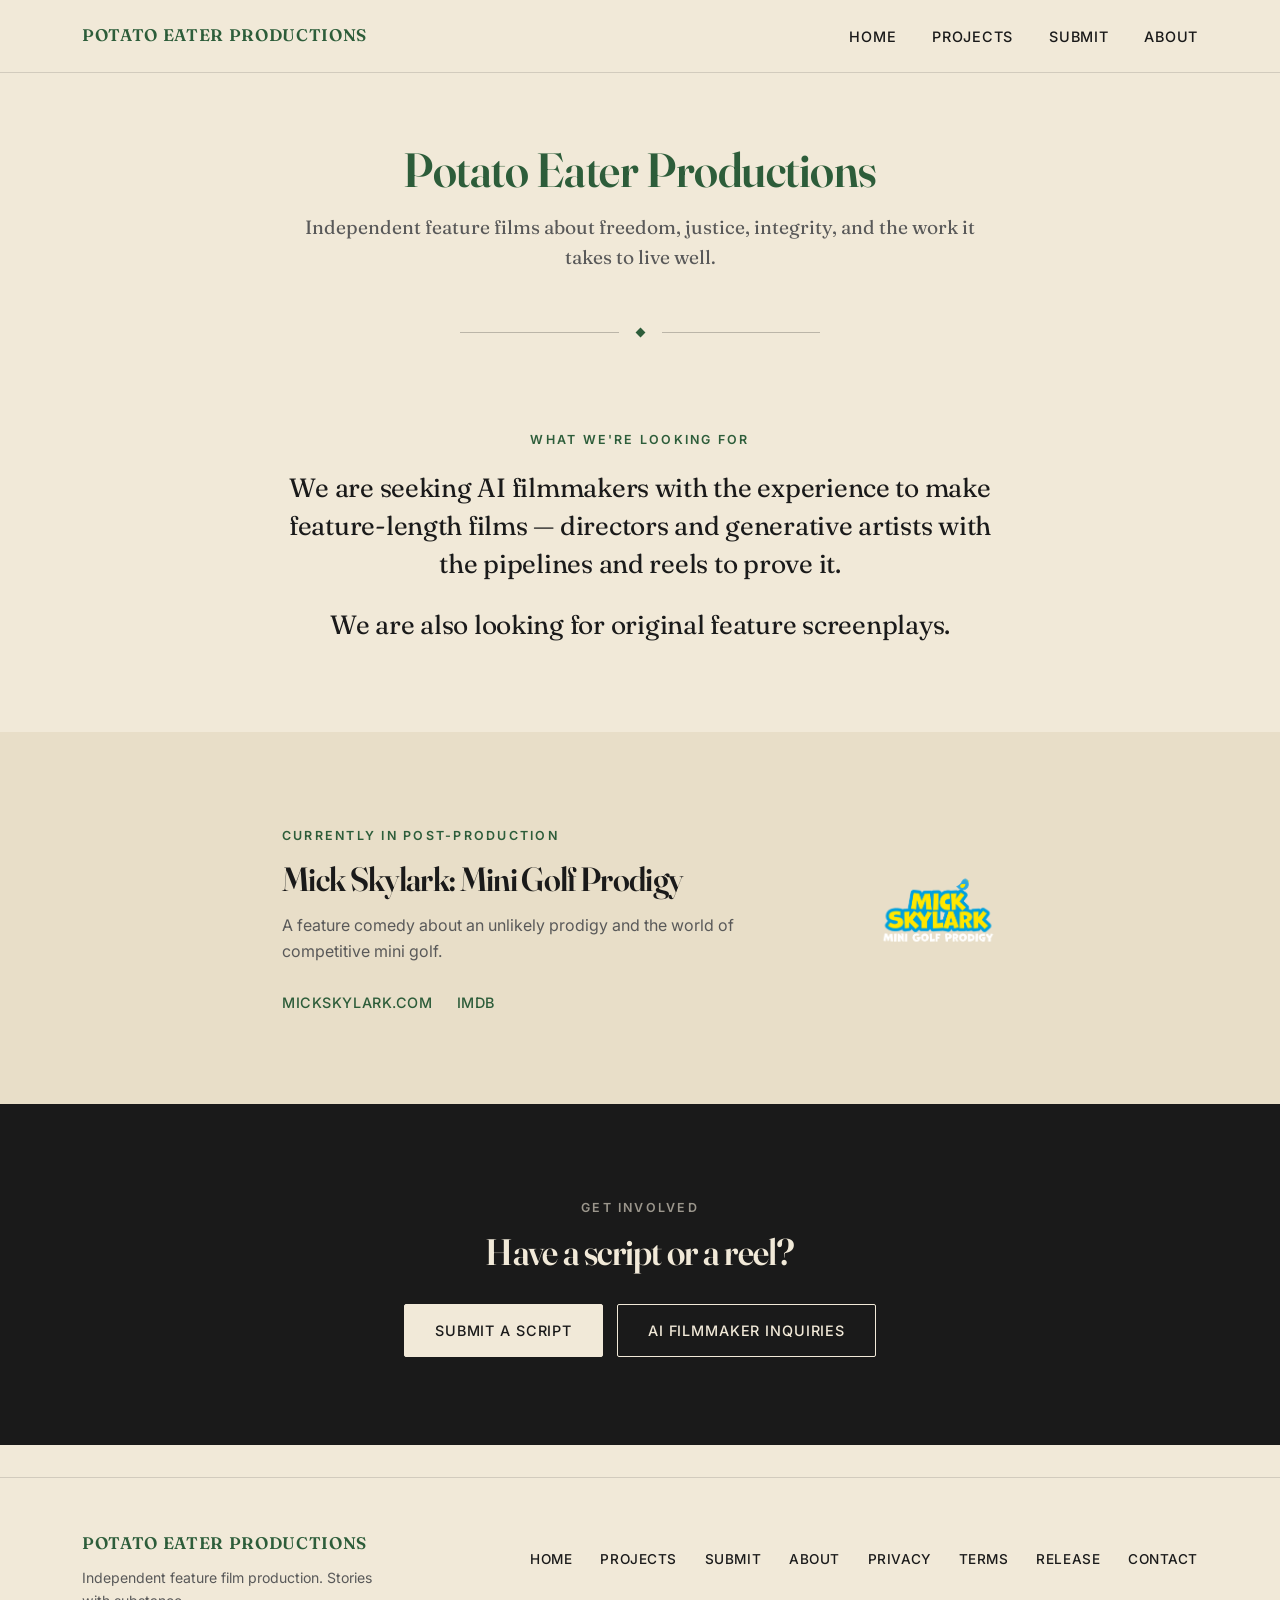
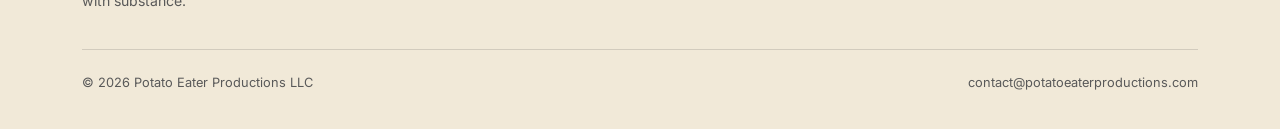
==== commit df1f1270: "Update index.html" ====
--- a/index.html
+++ b/index.html
@@ -30,14 +30,8 @@
     <section class="hero-home">
       <div class="container">
         <div class="hero-masthead">
-          <div class="hero-brand">
-            <h1 class="hero-wordmark">Potato Eater Productions</h1>
-            <p class="hero-statement">Independent feature films about freedom, justice, integrity, and the work it takes to live well.</p>
-          </div>
-          <div class="btn-group">
-            <a href="submit.html" class="btn">Submit Your Work</a>
-            <a href="projects.html" class="btn btn-secondary">Our Projects</a>
-          </div>
+          <h1 class="hero-wordmark">Potato Eater Productions</h1>
+          <p class="hero-statement">Independent feature films about freedom, justice, integrity, and the work it takes to live well.</p>
         </div>
       </div>
     </section>
@@ -47,9 +41,9 @@
     <section class="section">
       <div class="content">
         <div class="manifesto">
-          <span class="eyebrow">Our Purpose</span>
-          <p>Cinema is one of the most powerful tools we have for shaping how people see each other and themselves.</p>
-          <p>We make films because we believe they should be worth making &mdash; honest, well-crafted, and pointed at something true. Not spectacle for its own sake. Not noise.</p>
+          <span class="eyebrow">What We're Looking For</span>
+          <p>We are seeking AI filmmakers with the experience to make feature-length films &mdash; directors and generative artists with the pipelines and reels to prove it.</p>
+          <p>We are also looking for original feature screenplays.</p>
         </div>
       </div>
     </section>
@@ -102,6 +96,7 @@
           <a href="about.html">About</a>
           <a href="privacy.html">Privacy</a>
           <a href="terms.html">Terms</a>
+          <a href="releases.html">Release</a>
           <a href="mailto:contact@potatoeaterproductions.com">Contact</a>
         </div>
       </div>
--- a/styles.css
+++ b/styles.css
@@ -158,49 +158,36 @@
 }
 .section-dark .eyebrow { color: var(--bg); opacity: 0.6; }
 
-/* ==== HERO (HOMEPAGE) — horizontal masthead ==== */
+/* ==== HERO (HOMEPAGE) — centered masthead, wordmark + tagline only ==== */
 .hero-home {
-  padding: 56px 0 48px;
+  padding: 72px 0 56px;
+  text-align: center;
 }
 
 .hero-masthead {
-  display: flex;
-  align-items: center;
-  justify-content: space-between;
-  gap: 48px;
-  flex-wrap: wrap;
-}
-
-.hero-brand {
-  flex: 1;
-  min-width: 300px;
+  max-width: 760px;
+  margin: 0 auto;
 }
 
 .hero-wordmark {
   display: block;
   font-family: 'Fraunces', Georgia, serif;
-  font-size: clamp(2rem, 3.6vw, 2.9rem);
-  font-weight: 600;
-  color: var(--accent);
-  letter-spacing: -0.015em;
+  font-size: clamp(2rem, 4vw, 3rem);
+  font-weight: 600;
+  color: var(--accent);
+  letter-spacing: -0.01em;
   line-height: 1.05;
-  margin: 0 0 14px;
+  margin: 0 0 18px;
 }
 
 .hero-statement {
   font-family: 'Fraunces', Georgia, serif;
-  font-size: clamp(1rem, 1.3vw, 1.18rem);
-  line-height: 1.45;
-  color: var(--text);
-  margin: 0;
-  max-width: 52ch;
+  font-size: clamp(1.05rem, 1.5vw, 1.25rem);
+  line-height: 1.55;
+  color: var(--text-muted);
+  margin: 0 auto;
+  max-width: 56ch;
   font-weight: 400;
-}
-
-.hero-masthead .btn-group {
-  flex-shrink: 0;
-  justify-content: flex-end;
-  gap: 12px;
 }
 
 /* ==== PAGE HEADER (non-home pages) ==== */
@@ -628,16 +615,7 @@
   .logo { font-size: 0.95rem; }
   .section { padding: 56px 0; }
   .section-tight { padding: 40px 0; }
-  .hero-home { padding: 40px 0 32px; }
-  .hero-masthead {
-    flex-direction: column;
-    align-items: flex-start;
-    gap: 24px;
-  }
-  .hero-masthead .btn-group {
-    justify-content: flex-start;
-    width: 100%;
-  }
+  .hero-home { padding: 48px 0 36px; }
   .page-header { padding: 48px 0 32px; }
   .path-grid { grid-template-columns: 1fr; gap: 18px; }
   .path-card { padding: 30px 26px; }
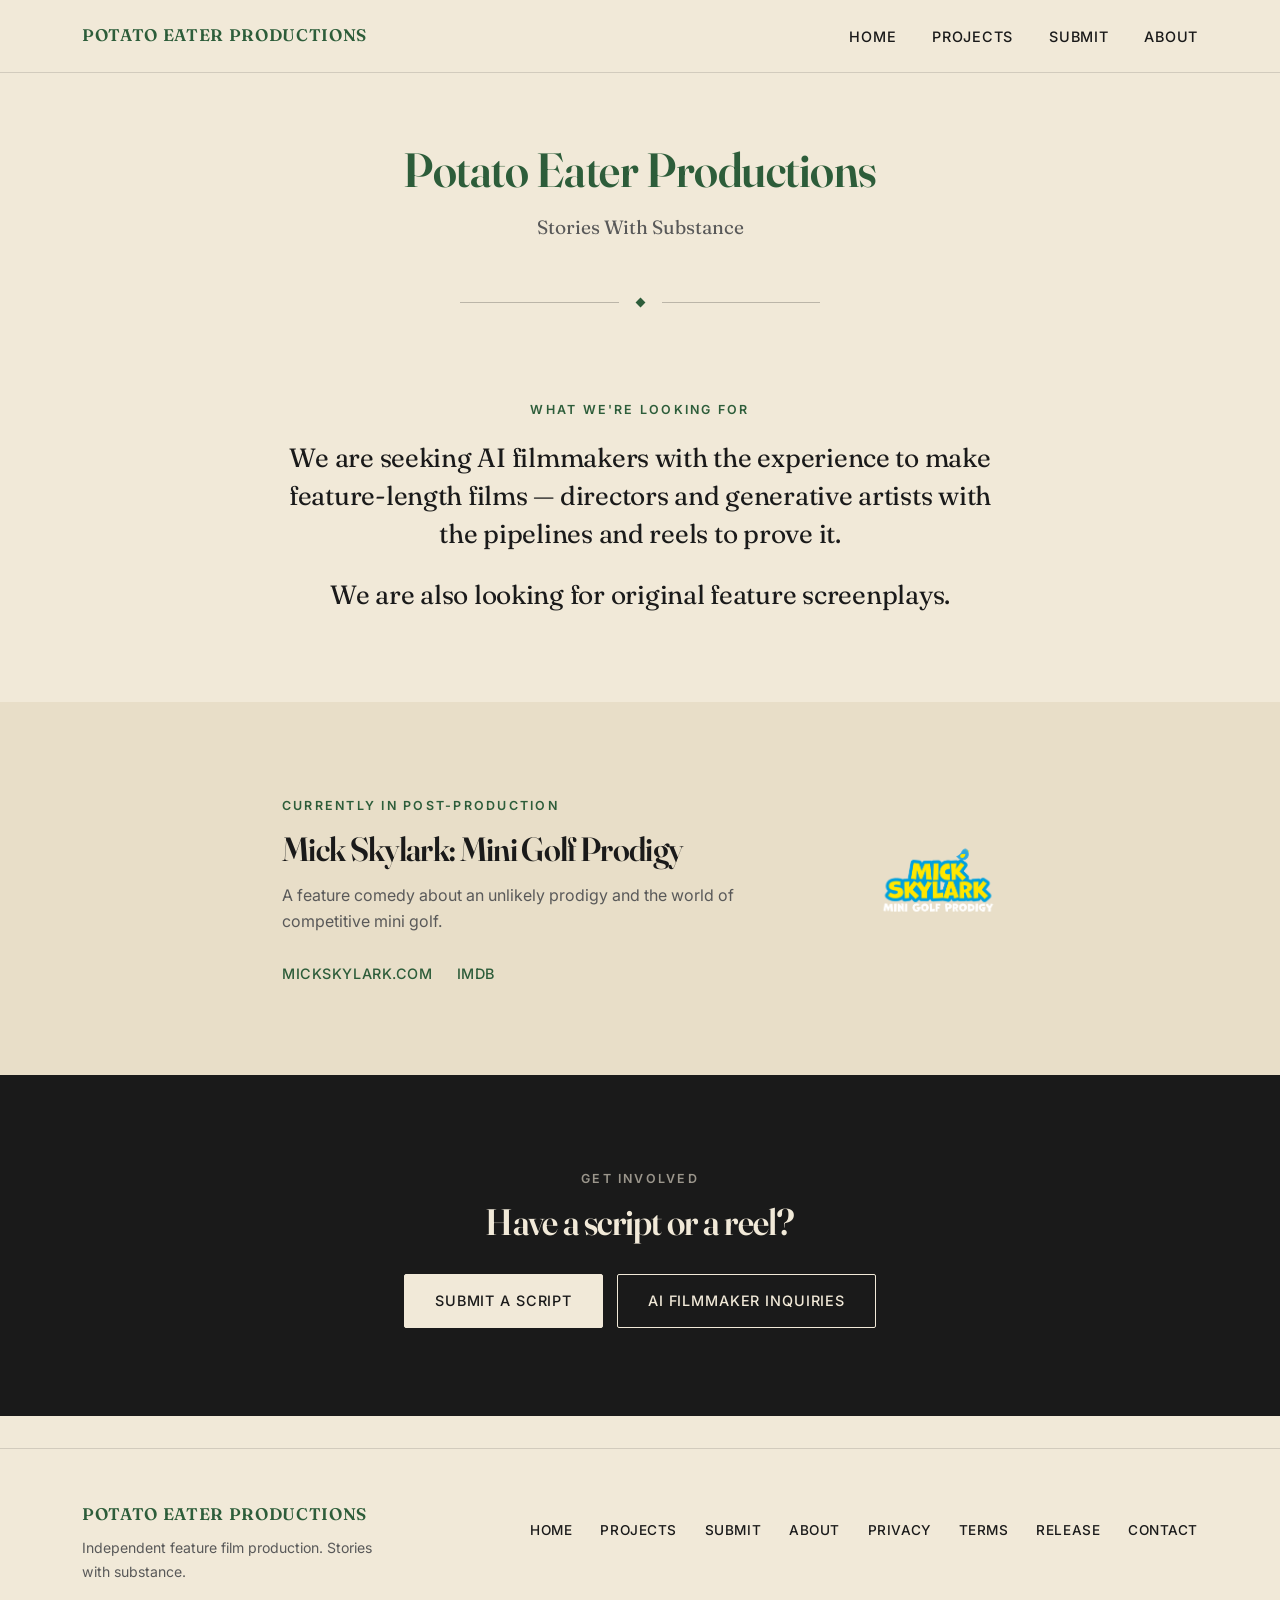
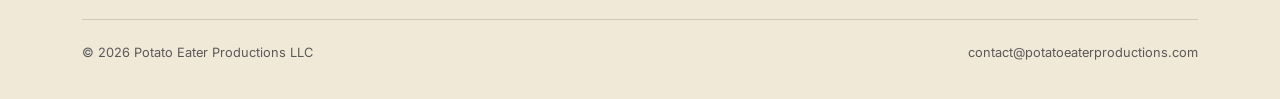
==== commit 7853857e: "Update index.html" ====
--- a/index.html
+++ b/index.html
@@ -31,7 +31,7 @@
       <div class="container">
         <div class="hero-masthead">
           <h1 class="hero-wordmark">Potato Eater Productions</h1>
-          <p class="hero-statement">Independent feature films about freedom, justice, integrity, and the work it takes to live well.</p>
+          <p class="hero-statement">Stories With Substance</p>
         </div>
       </div>
     </section>
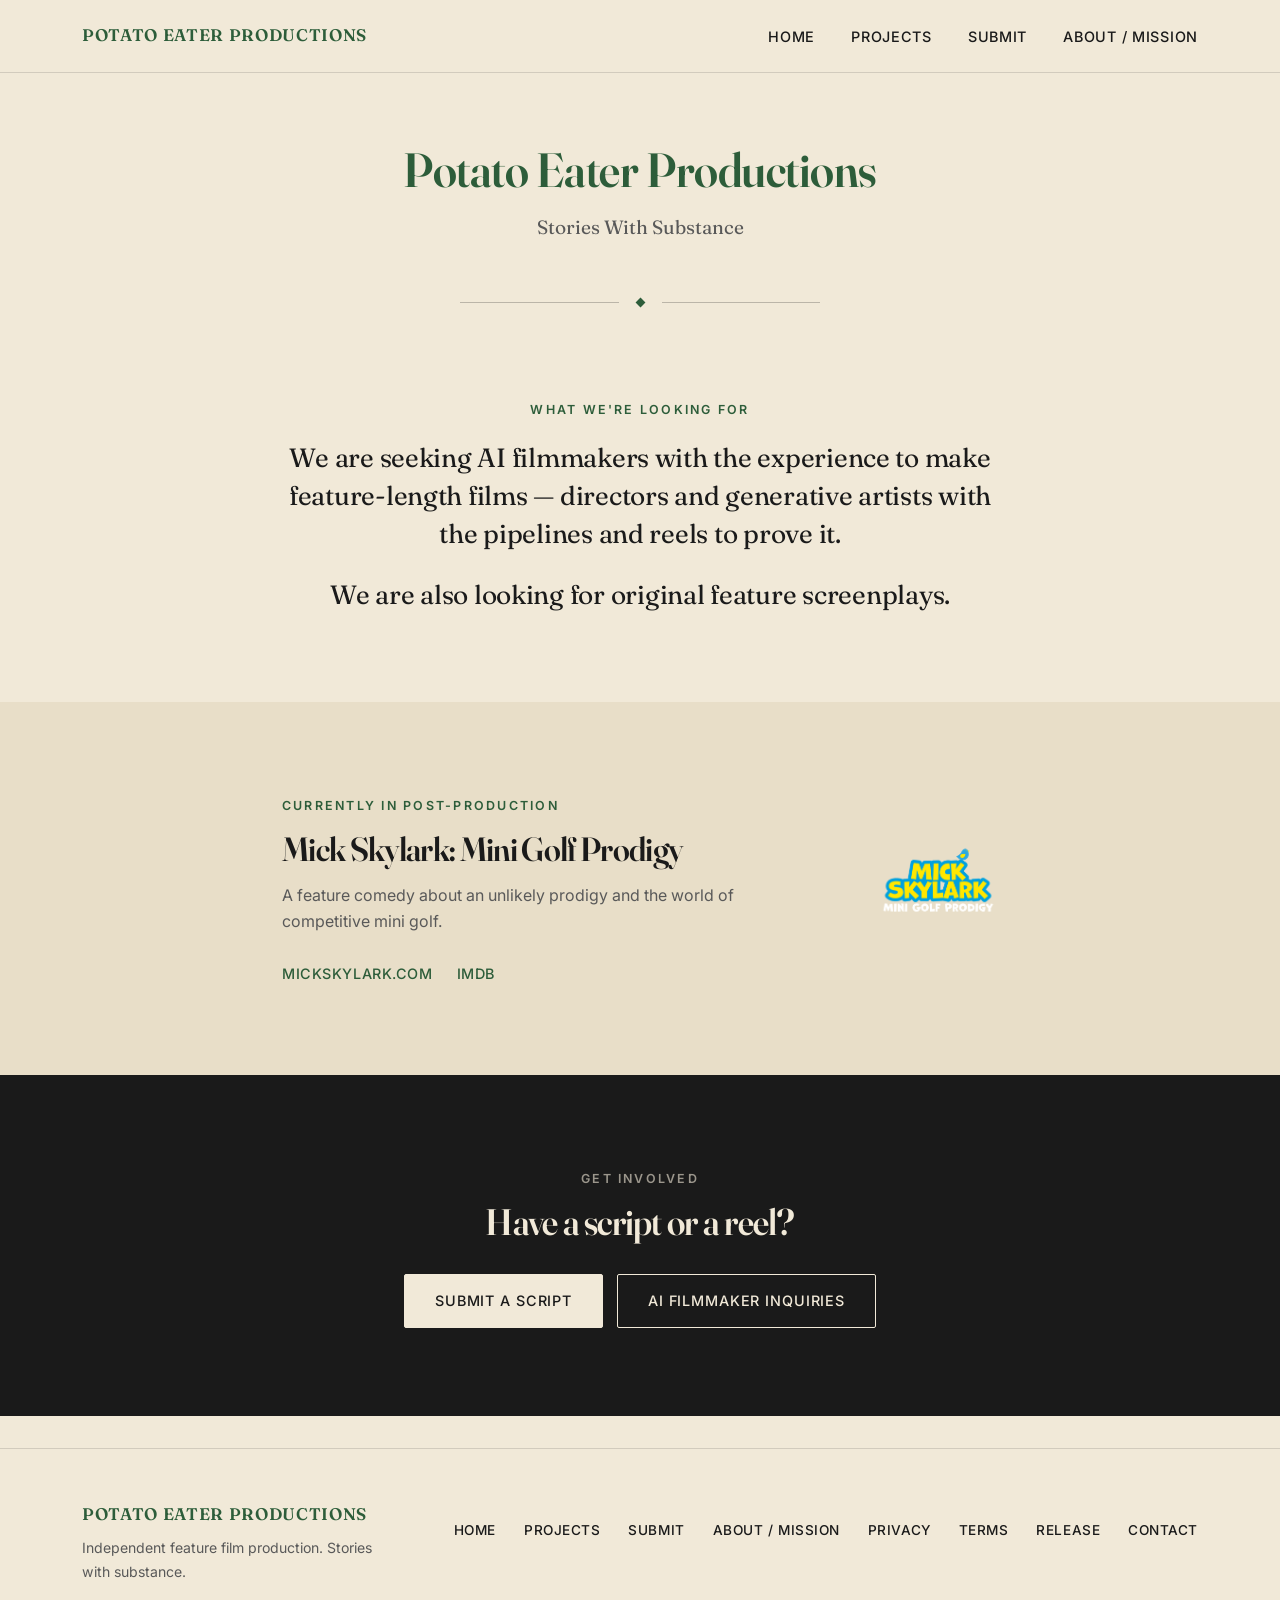
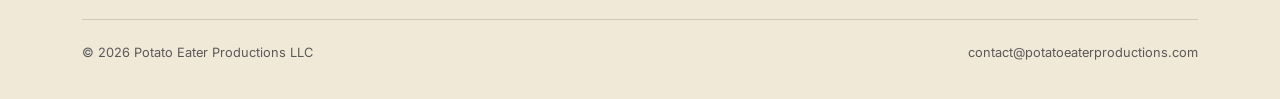
==== commit 7c3837f1: "Update index.html" ====
--- a/index.html
+++ b/index.html
@@ -19,7 +19,7 @@
           <li><a href="index.html">Home</a></li>
           <li><a href="projects.html">Projects</a></li>
           <li><a href="submit.html">Submit</a></li>
-          <li><a href="about.html">About</a></li>
+          <li><a href="about.html">About / Mission</a></li>
         </ul>
       </nav>
     </div>
@@ -93,7 +93,7 @@
           <a href="index.html">Home</a>
           <a href="projects.html">Projects</a>
           <a href="submit.html">Submit</a>
-          <a href="about.html">About</a>
+          <a href="about.html">About / Mission</a>
           <a href="privacy.html">Privacy</a>
           <a href="terms.html">Terms</a>
           <a href="releases.html">Release</a>
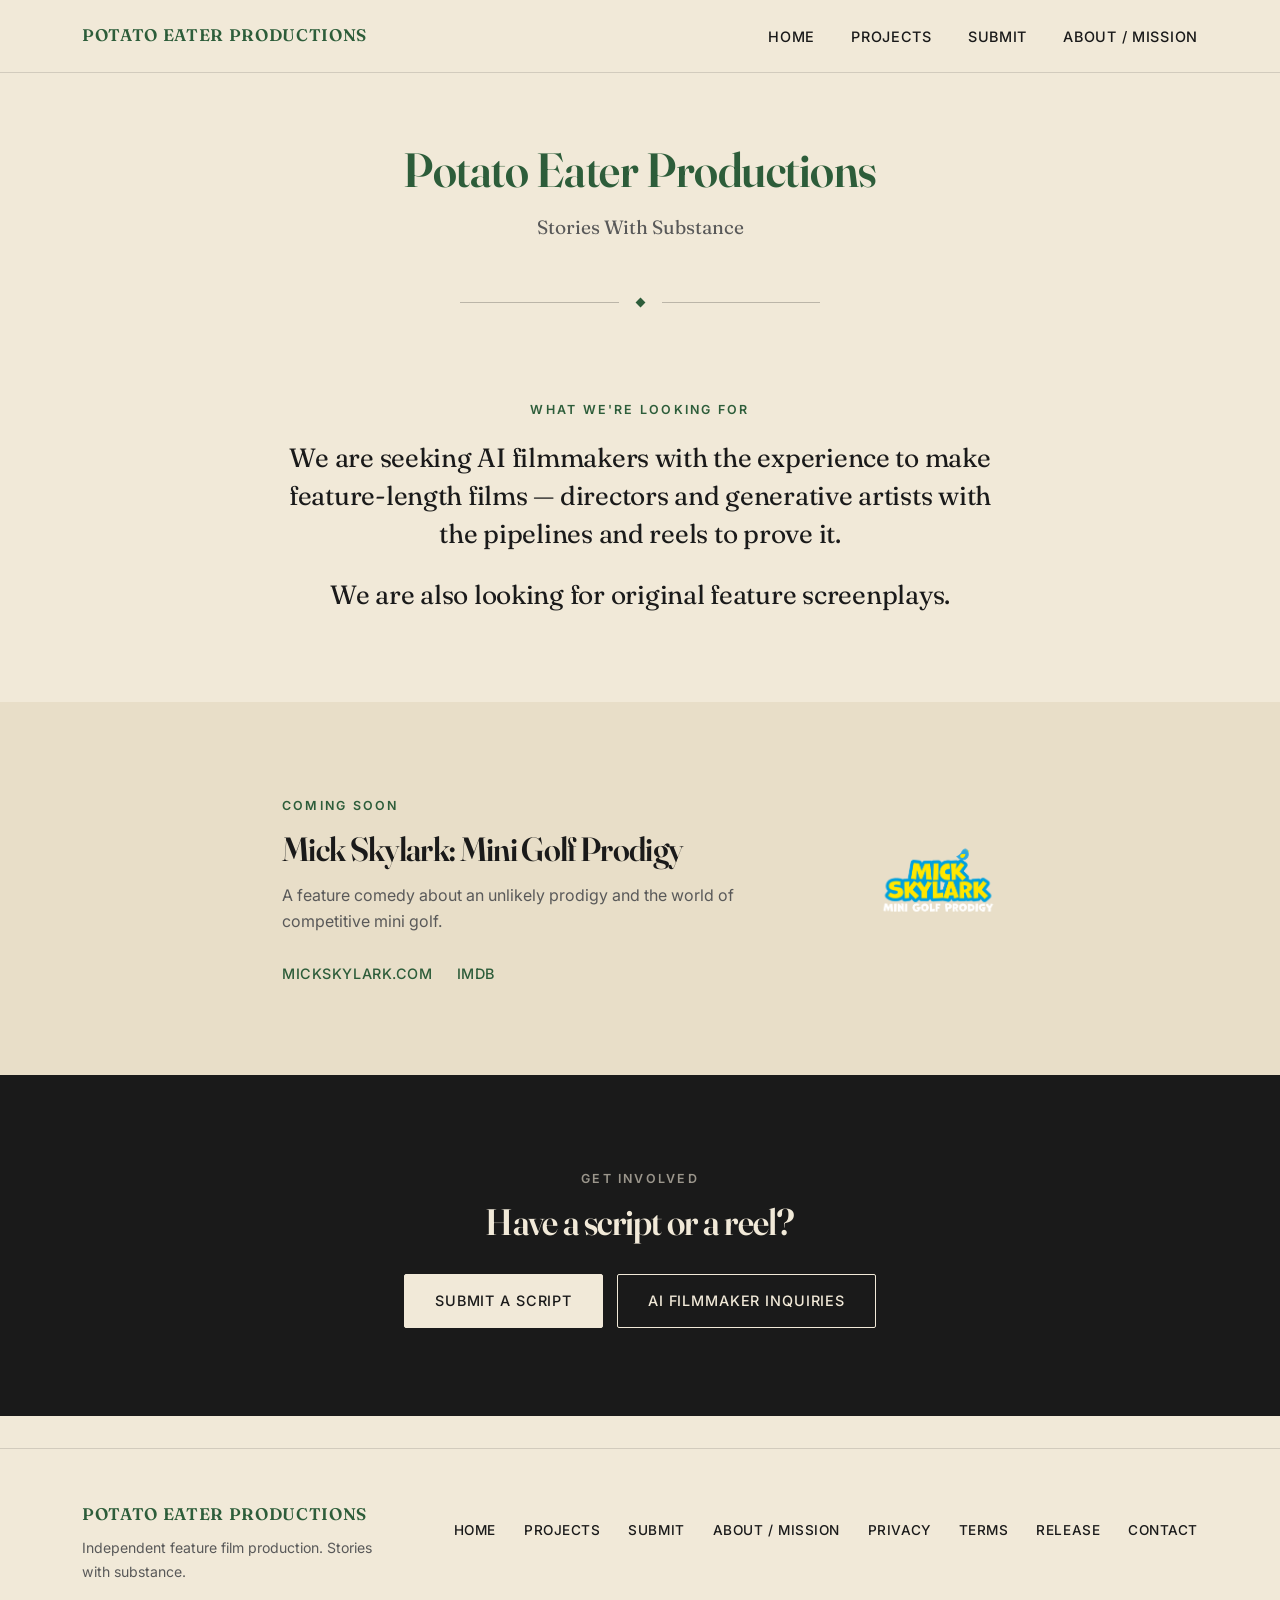
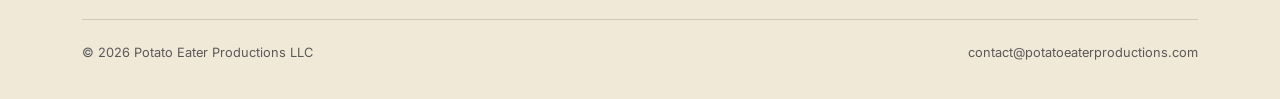
==== commit daf5f47f: "Update index.html" ====
--- a/index.html
+++ b/index.html
@@ -52,7 +52,7 @@
       <div class="content">
         <div class="project-card">
           <div class="project-info">
-            <span class="eyebrow">Currently in Post-Production</span>
+            <span class="eyebrow">Coming Soon</span>
             <h2 class="project-title">Mick Skylark: Mini Golf Prodigy</h2>
             <p class="project-description">A feature comedy about an unlikely prodigy and the world of competitive mini golf.</p>
             <ul class="project-links">
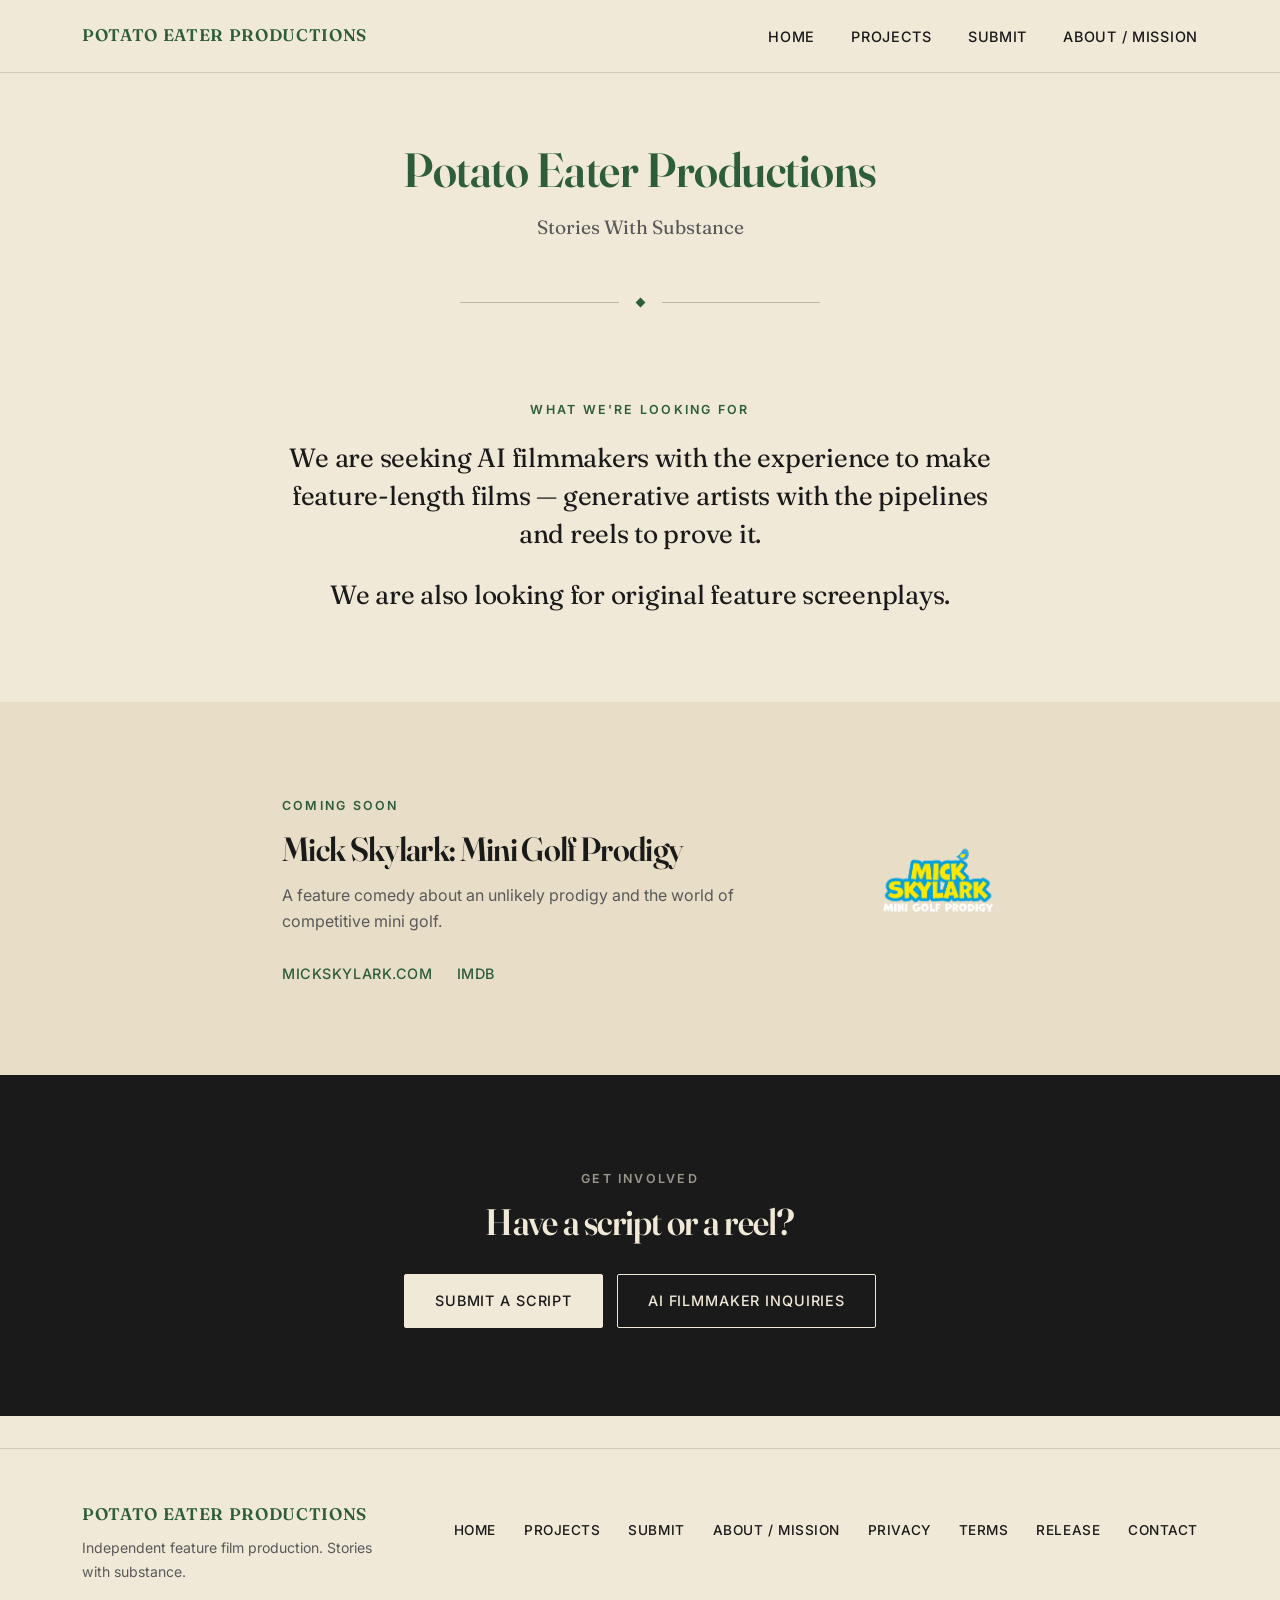
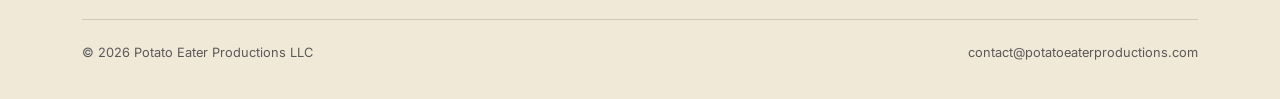
==== commit 36fb70c4: "Update index.html" ====
--- a/index.html
+++ b/index.html
@@ -42,7 +42,7 @@
       <div class="content">
         <div class="manifesto">
           <span class="eyebrow">What We're Looking For</span>
-          <p>We are seeking AI filmmakers with the experience to make feature-length films &mdash; directors and generative artists with the pipelines and reels to prove it.</p>
+          <p>We are seeking AI filmmakers with the experience to make feature-length films &mdash; generative artists with the pipelines and reels to prove it.</p>
           <p>We are also looking for original feature screenplays.</p>
         </div>
       </div>
--- a/styles.css
+++ b/styles.css
@@ -477,7 +477,7 @@
 .format-block li strong {
   display: inline-block;
   min-width: 120px;
-  color: var(--text-muted);
+  color: var(--accent);
   font-weight: 500;
 }
 
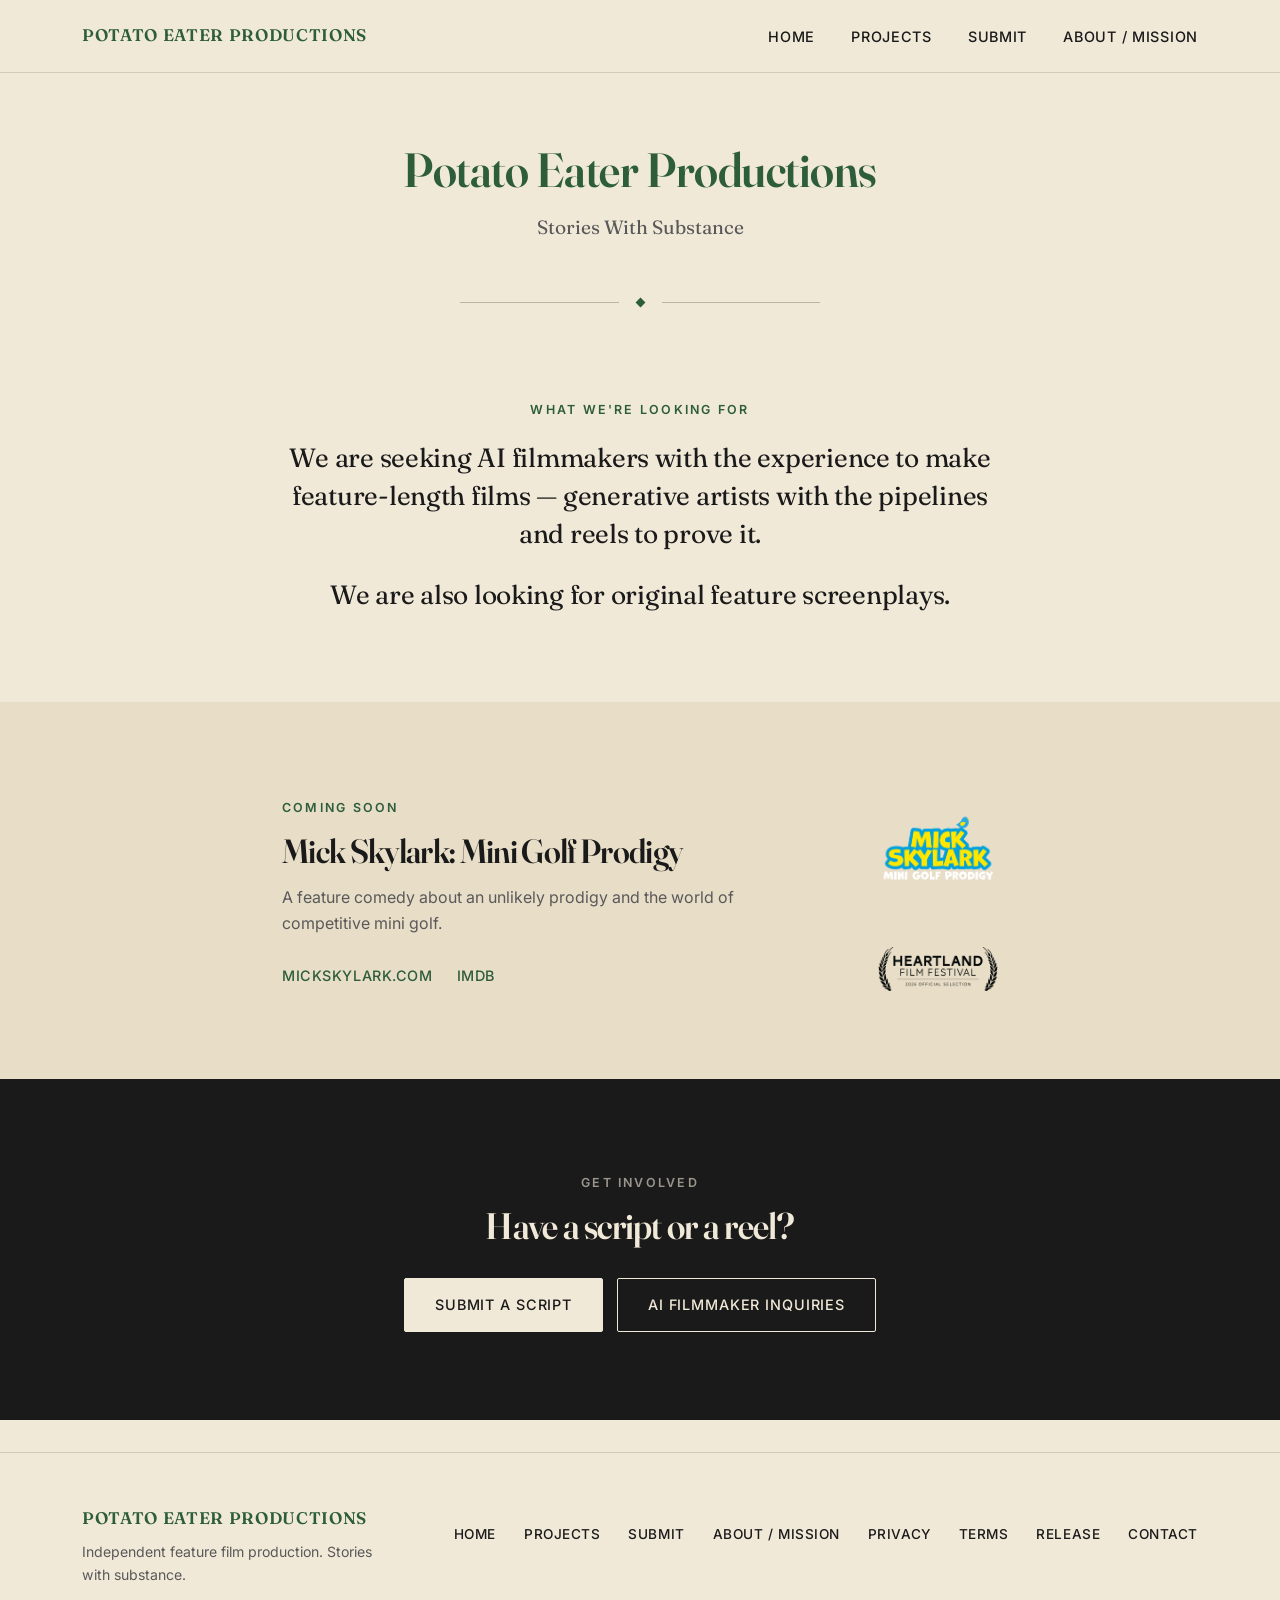
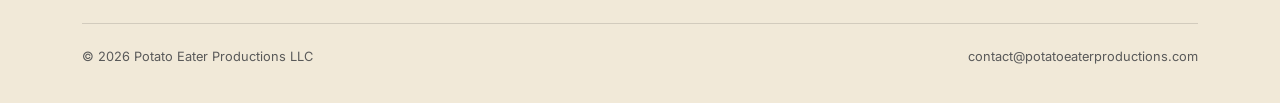
==== commit 5274e612: "Update index.html" ====
--- a/index.html
+++ b/index.html
@@ -9,6 +9,26 @@
   <link rel="preconnect" href="https://fonts.gstatic.com" crossorigin>
   <link href="https://fonts.googleapis.com/css2?family=Fraunces:opsz,wght@9..144,400;9..144,500;9..144,600;9..144,700&family=Inter:wght@400;500;600;700&display=swap" rel="stylesheet">
   <link rel="stylesheet" href="styles.css">
+  <style>
+    /* Festival laurel */
+    .project-badge {
+      display: flex;
+      flex-direction: column;
+      align-items: center;
+    }
+    .project-badge .laurel {
+      display: block;
+      width: 100%;
+      max-width: 280px;
+      height: auto;
+      margin-top: 1.5rem;
+      /* If the background is DARK, remove the slashes and stars around the next line. */
+      /* filter: invert(1); */
+    }
+    @media (max-width: 700px) {
+      .project-badge .laurel { max-width: 220px; }
+    }
+  </style>
 </head>
 <body>
   <header>
@@ -62,6 +82,7 @@
           </div>
           <div class="project-badge">
             <img src="mick-skylark-logo.png" alt="Mick Skylark: Mini Golf Prodigy">
+            <img class="laurel" src="HFF35_Laurel_OfficialSelection_Black.png" alt="Heartland Film Festival &mdash; 2026 Official Selection">
           </div>
         </div>
       </div>
